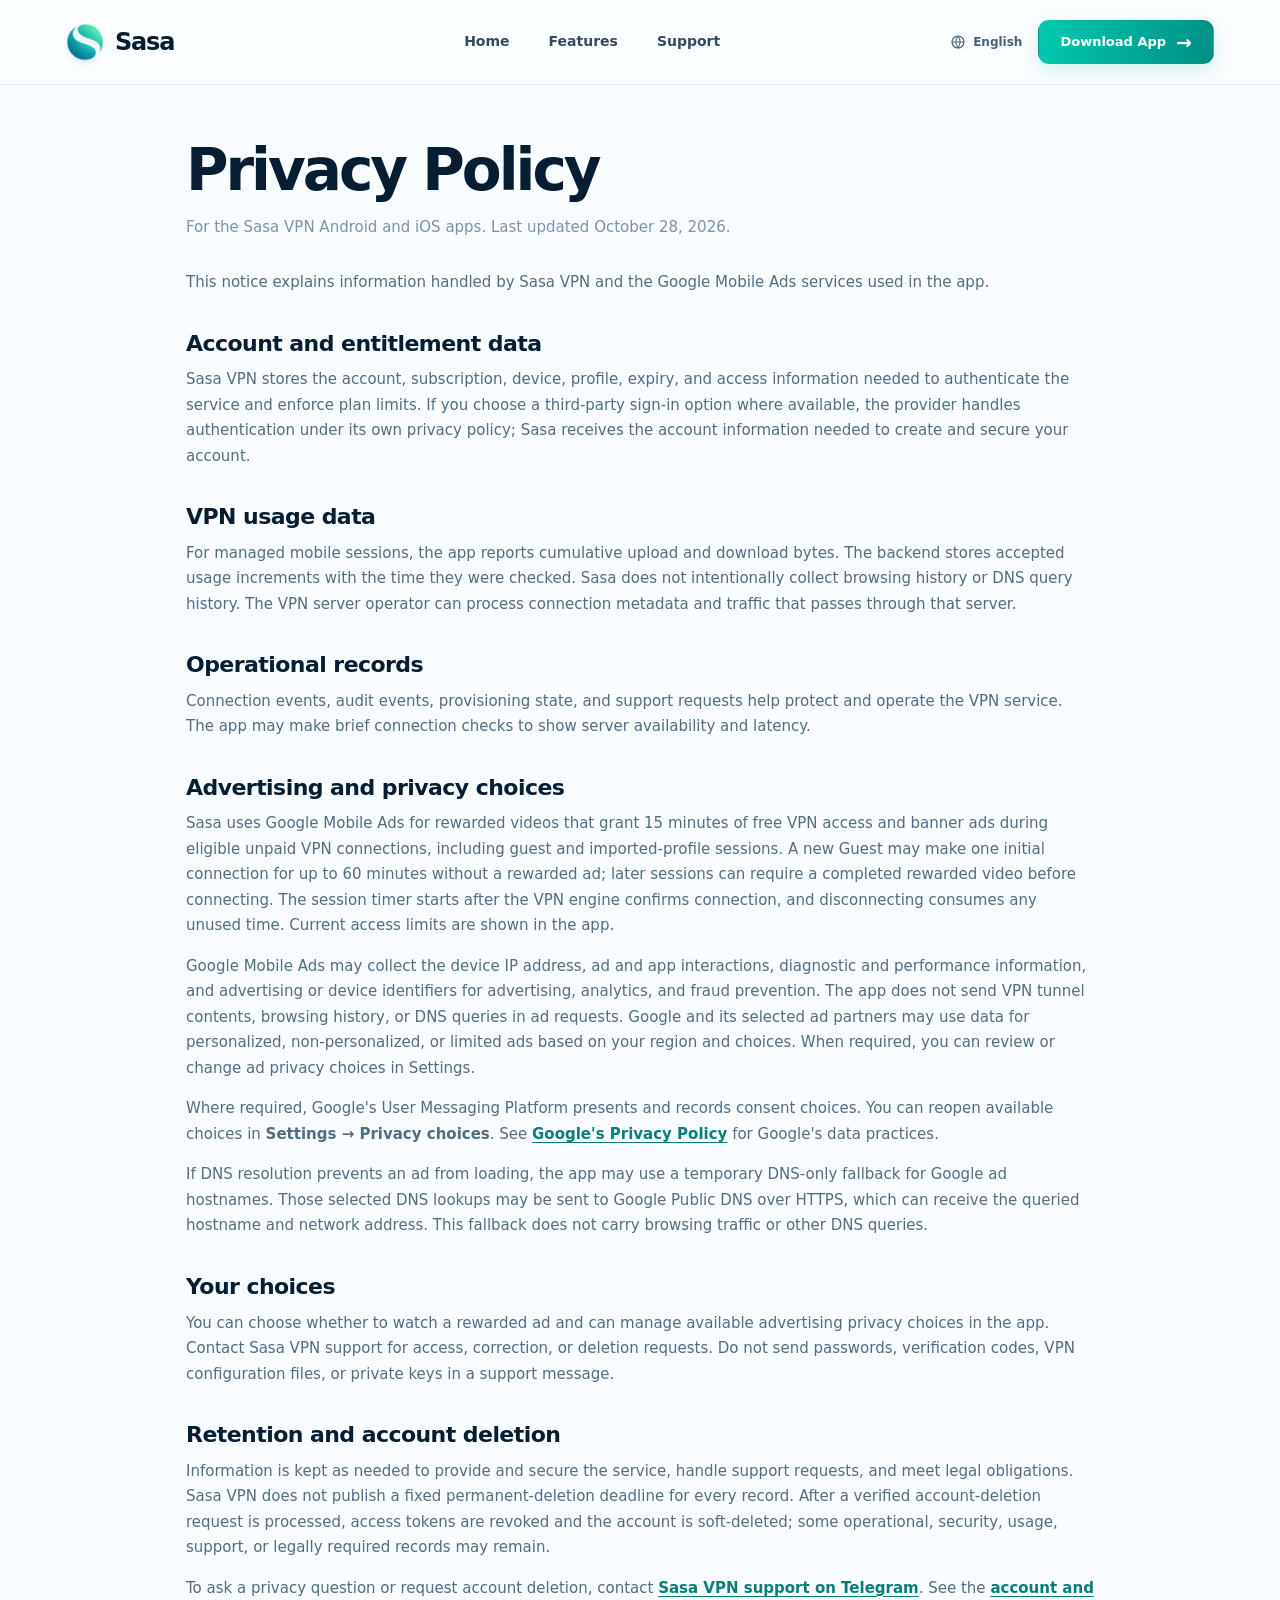
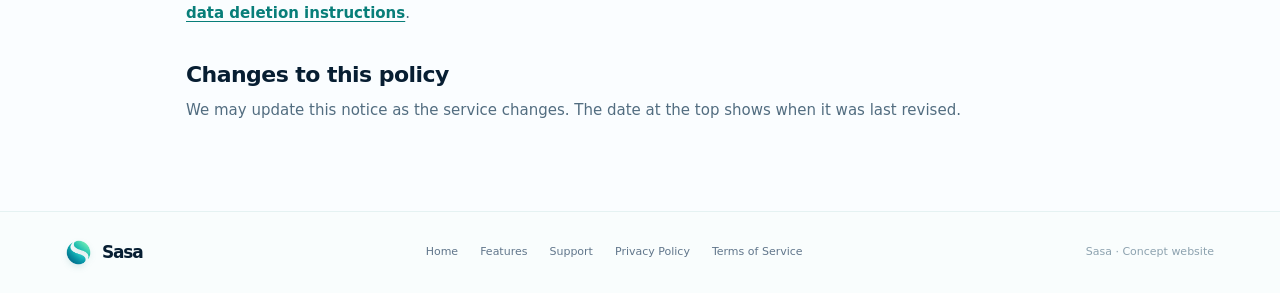
==== privacy-policy.html @ f9ae9227 "Align legal pages with site design" ====
<!doctype html>
<html lang="en">
<head>
  <meta charset="utf-8">
  <meta name="viewport" content="width=device-width, initial-scale=1">
  <meta name="description" content="How Sasa VPN handles account information, VPN usage data, advertising, privacy choices, and deletion requests.">
  <link rel="canonical" href="https://sasa-come.me/privacy-policy.html">
  <title>Privacy Policy — Sasa VPN</title>
  <link rel="stylesheet" href="/legal-pages.css">
</head>
<body>
  <header class="header"><div class="shell nav">
    <a href="/#home" class="brand" aria-label="Sasa home"><span class="logo" aria-hidden="true"></span><span>Sasa</span></a>
    <nav id="navigation" class="navlinks" aria-label="Main navigation"><a href="/#home" class="navlink">Home</a><a href="/#features" class="navlink">Features</a><a href="/#support" class="navlink">Support</a></nav>
    <div class="header-right"><div class="language"><svg width="16" height="16" viewBox="0 0 24 24" fill="none" stroke="currentColor" stroke-width="1.8" aria-hidden="true"><circle cx="12" cy="12" r="9"/><path d="M3 12h18M12 3a15 15 0 0 1 0 18M12 3a15 15 0 0 0 0 18"/></svg>English</div><a class="btn primary sm" href="/#downloads">Download App <span class="arr" aria-hidden="true">→</span></a><button class="menu-btn" id="menu-btn" aria-label="Toggle navigation" aria-controls="navigation" aria-expanded="false"><svg width="22" height="22" viewBox="0 0 24 24" fill="none" stroke="currentColor" stroke-width="2" aria-hidden="true"><path d="M3 6h18M3 12h18M3 18h18"/></svg></button></div>
  </div></header>
  <main class="legal-main">
    <h1>Privacy Policy</h1>
    <p class="meta">For the Sasa VPN Android and iOS apps. Last updated October 28, 2026.</p>
    <p>This notice explains information handled by Sasa VPN and the Google Mobile Ads services used in the app.</p>

    <h2>Account and entitlement data</h2>
    <p>Sasa VPN stores the account, subscription, device, profile, expiry, and access information needed to authenticate the service and enforce plan limits. If you choose a third-party sign-in option where available, the provider handles authentication under its own privacy policy; Sasa receives the account information needed to create and secure your account.</p>

    <h2>VPN usage data</h2>
    <p>For managed mobile sessions, the app reports cumulative upload and download bytes. The backend stores accepted usage increments with the time they were checked. Sasa does not intentionally collect browsing history or DNS query history. The VPN server operator can process connection metadata and traffic that passes through that server.</p>

    <h2>Operational records</h2>
    <p>Connection events, audit events, provisioning state, and support requests help protect and operate the VPN service. The app may make brief connection checks to show server availability and latency.</p>

    <h2>Advertising and privacy choices</h2>
    <p>Sasa uses Google Mobile Ads for rewarded videos that grant 15 minutes of free VPN access and banner ads during eligible unpaid VPN connections, including guest and imported-profile sessions. A new Guest may make one initial connection for up to 60 minutes without a rewarded ad; later sessions can require a completed rewarded video before connecting. The session timer starts after the VPN engine confirms connection, and disconnecting consumes any unused time. Current access limits are shown in the app.</p>
    <p>Google Mobile Ads may collect the device IP address, ad and app interactions, diagnostic and performance information, and advertising or device identifiers for advertising, analytics, and fraud prevention. The app does not send VPN tunnel contents, browsing history, or DNS queries in ad requests. Google and its selected ad partners may use data for personalized, non-personalized, or limited ads based on your region and choices. When required, you can review or change ad privacy choices in Settings.</p>
    <p>Where required, Google's User Messaging Platform presents and records consent choices. You can reopen available choices in <strong>Settings → Privacy choices</strong>. See <a href="https://policies.google.com/privacy" rel="noopener noreferrer">Google's Privacy Policy</a> for Google's data practices.</p>
    <p>If DNS resolution prevents an ad from loading, the app may use a temporary DNS-only fallback for Google ad hostnames. Those selected DNS lookups may be sent to Google Public DNS over HTTPS, which can receive the queried hostname and network address. This fallback does not carry browsing traffic or other DNS queries.</p>

    <h2>Your choices</h2>
    <p>You can choose whether to watch a rewarded ad and can manage available advertising privacy choices in the app. Contact Sasa VPN support for access, correction, or deletion requests. Do not send passwords, verification codes, VPN configuration files, or private keys in a support message.</p>

    <h2>Retention and account deletion</h2>
    <p>Information is kept as needed to provide and secure the service, handle support requests, and meet legal obligations. Sasa VPN does not publish a fixed permanent-deletion deadline for every record. After a verified account-deletion request is processed, access tokens are revoked and the account is soft-deleted; some operational, security, usage, support, or legally required records may remain.</p>
    <p>To ask a privacy question or request account deletion, contact <a href="https://t.me/sasa26bee" rel="noopener noreferrer">Sasa VPN support on Telegram</a>. See the <a href="https://api.sasa-come.me/api/vpn/account-deletion">account and data deletion instructions</a>.</p>

    <h2>Changes to this policy</h2>
    <p>We may update this notice as the service changes. The date at the top shows when it was last revised.</p>
  </main>
  <footer class="footer"><div class="shell footer-row"><a href="/#home" class="brand" aria-label="Sasa home"><span class="logo small" aria-hidden="true"></span>Sasa</a><div class="footer-links"><a href="/#home">Home</a><a href="/#features">Features</a><a href="/#support">Support</a><a href="/privacy-policy.html">Privacy Policy</a><a href="/terms-of-service.html">Terms of Service</a></div><span class="footer-end">Sasa · Concept website</span></div></footer>
  <script>(function(){const menu=document.getElementById('navigation');const button=document.getElementById('menu-btn');function closeMenu(){menu.classList.remove('open');button.setAttribute('aria-expanded','false')}button.addEventListener('click',function(){const open=menu.classList.toggle('open');button.setAttribute('aria-expanded',String(open))});menu.addEventListener('click',function(event){if(event.target.closest('a'))closeMenu()});document.addEventListener('click',function(event){if(!menu.contains(event.target)&&!button.contains(event.target))closeMenu()})})();</script>
</body>
</html>
---- legal-pages.css ----
:root{--ink:#071e32;--muted:#61758a;--teal:#009d98;--mint:#00c7ac;--deep:#087e79;--line:#dbeaed;--shadow:0 16px 48px rgba(20,79,94,.07);--page-width:1200px;color-scheme:light;font-family:Inter,ui-sans-serif,system-ui,-apple-system,BlinkMacSystemFont,"Segoe UI",sans-serif;color:var(--ink);background:#fafdff;font-synthesis:none;text-rendering:optimizeLegibility;-webkit-font-smoothing:antialiased}
*{box-sizing:border-box}
body{margin:0;background:#fafdff;line-height:1.7}
a{color:inherit;text-decoration:none}button{font:inherit;cursor:pointer}button:focus-visible,a:focus-visible{outline:3px solid #00a99e;outline-offset:4px}
.shell{max-width:var(--page-width);margin:auto;padding-left:26px;padding-right:26px}
.header{position:sticky;top:0;z-index:100;background:rgba(251,254,255,.93);backdrop-filter:blur(18px);border-bottom:1px solid rgba(207,235,236,.7)}
.nav{min-height:83px;display:flex;align-items:center;justify-content:space-between;gap:22px}
.brand{display:flex;align-items:center;gap:11px;font-weight:850;font-size:24px;letter-spacing:-1.2px;white-space:nowrap}
.logo{width:38px;height:38px;display:inline-block;flex:none;background:url("/assets/sasa-logo.png") center/contain no-repeat;filter:drop-shadow(0 3px 3px rgba(0,103,111,.12))}.logo.small{width:25px;height:25px}
.navlinks{display:flex;align-items:center;gap:39px;margin-left:60px}
.navlink{color:#354a61;font-size:14px;font-weight:600;position:relative;padding:30px 0}
.navlink:hover{color:var(--deep)}
.header-right{display:flex;align-items:center;gap:16px}.language{display:flex;align-items:center;gap:7px;font-size:12px;font-weight:650;color:#496377}
.menu-btn{display:none;background:#e6f7f7;border:0;border-radius:12px;padding:10px;color:var(--ink)}
.btn{border:1px solid transparent;display:inline-flex;align-items:center;justify-content:center;gap:10px;min-height:44px;padding:12px 22px;border-radius:11px;font-size:13px;font-weight:800;transition:transform .15s,box-shadow .15s,background .15s;white-space:nowrap}
.btn:hover{transform:translateY(-2px)}.btn.primary{color:white;background:linear-gradient(110deg,#00cbb0 0%,#008e84 100%);box-shadow:0 7px 20px rgba(0,155,145,.16)}.btn.primary:hover{box-shadow:0 10px 26px rgba(0,155,145,.24)}.btn.sm{min-height:42px;padding:10px 21px}.arr{font-size:19px;line-height:0}
.legal-main{max-width:960px;margin:0 auto;padding:54px 26px 72px}
.legal-main h1,.legal-main h2,.legal-main p{margin-top:0}
.legal-main h1{font-size:clamp(38px,5.2vw,58px);letter-spacing:-3px;line-height:1.1;margin-bottom:12px;font-weight:850}
.legal-main h2{font-size:22px;letter-spacing:-.55px;line-height:1.3;margin:34px 0 9px;font-weight:780}
.legal-main p,.legal-main li{color:#526d80;line-height:1.7;font-size:15px}
.legal-main a:not(.btn){color:var(--deep);font-weight:650;text-decoration:underline;text-underline-offset:3px}
.meta{font-size:15px!important;color:#7c93a8!important;margin-bottom:30px!important}
.links{display:flex;gap:22px;flex-wrap:wrap;margin-top:34px;padding-top:22px;border-top:1px solid #e5f2f2}
.footer{border-top:1px solid #e5f2f2;background:#f9fdfd;padding:26px 0}.footer-row{display:flex;align-items:center;justify-content:space-between;gap:20px}.footer .brand{font-size:17px}.footer-links{display:flex;gap:22px;align-items:center}.footer-links a{font-size:11px;color:#61768b}.footer-links a:hover{text-decoration:underline}.footer-end{font-size:11px;color:#8da2af}
@media(max-width:1000px){.navlinks{margin-left:10px;gap:24px}.header-right{gap:7px}}
@media(max-width:760px){.shell{padding:0 18px}.nav{min-height:70px}.brand{font-size:21px}.navlinks{display:none;position:absolute;left:12px;right:12px;top:66px;padding:8px 16px;flex-direction:column;align-items:stretch;gap:0;margin:0;background:white;border:1px solid #e2efef;border-radius:13px;box-shadow:var(--shadow)}.navlinks.open{display:flex}.navlink{padding:14px 8px}.menu-btn{display:grid;place-items:center}.language{display:none}.header-right .btn{padding:10px 12px;font-size:11px;min-height:37px}.legal-main{padding:38px 22px 56px}.legal-main h1{letter-spacing:-2.2px}.legal-main h2{margin-top:28px}.footer-row{align-items:flex-start;flex-wrap:wrap}.footer-links{gap:14px;flex-wrap:wrap}.footer-end{width:100%}}
@media(prefers-reduced-motion:reduce){*{transition:none!important}}
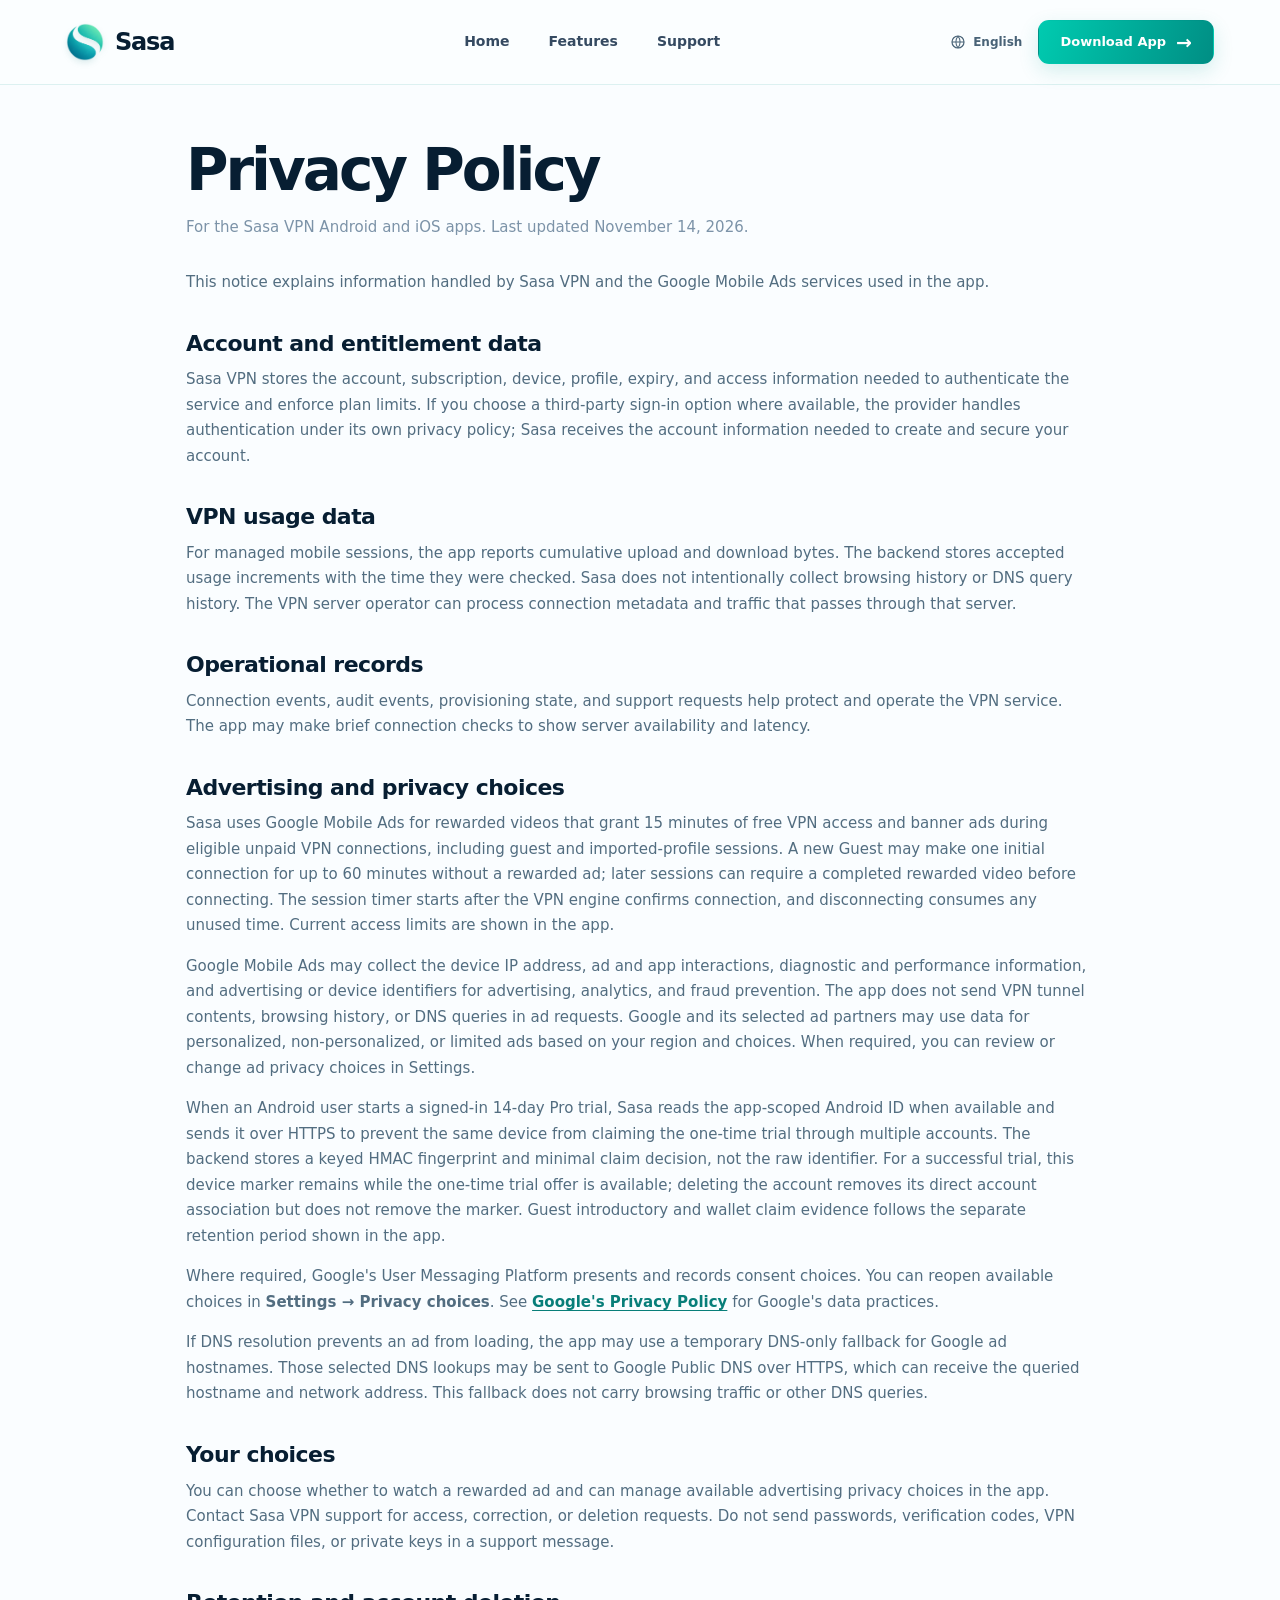
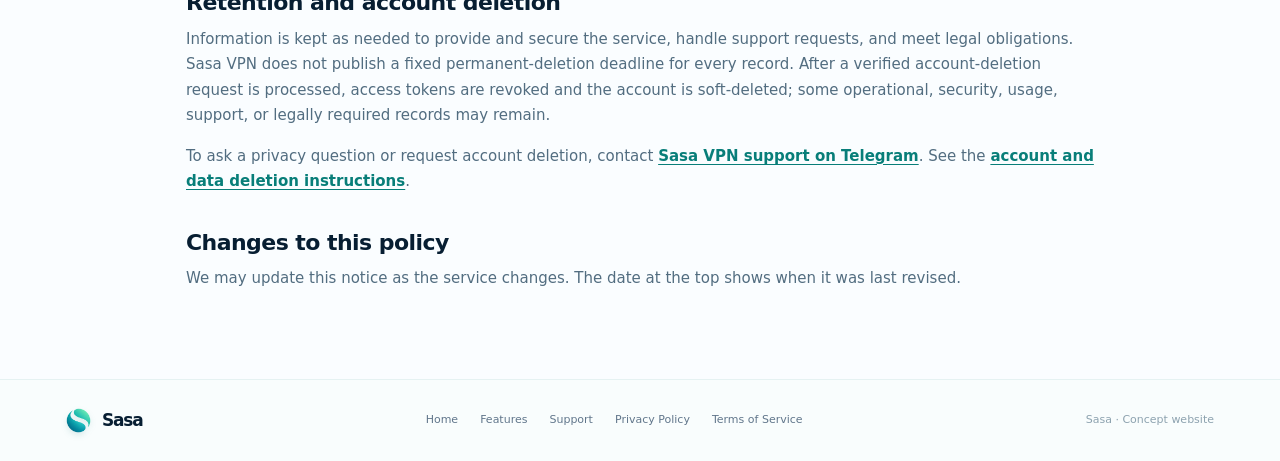
==== commit 4a3f93cd: "Disclose one-time Pro trial device marker" ====
--- a/privacy-policy.html
+++ b/privacy-policy.html
@@ -16,7 +16,7 @@
   </div></header>
   <main class="legal-main">
     <h1>Privacy Policy</h1>
-    <p class="meta">For the Sasa VPN Android and iOS apps. Last updated October 28, 2026.</p>
+    <p class="meta">For the Sasa VPN Android and iOS apps. Last updated November 14, 2026.</p>
     <p>This notice explains information handled by Sasa VPN and the Google Mobile Ads services used in the app.</p>
 
     <h2>Account and entitlement data</h2>
@@ -31,6 +31,7 @@
     <h2>Advertising and privacy choices</h2>
     <p>Sasa uses Google Mobile Ads for rewarded videos that grant 15 minutes of free VPN access and banner ads during eligible unpaid VPN connections, including guest and imported-profile sessions. A new Guest may make one initial connection for up to 60 minutes without a rewarded ad; later sessions can require a completed rewarded video before connecting. The session timer starts after the VPN engine confirms connection, and disconnecting consumes any unused time. Current access limits are shown in the app.</p>
     <p>Google Mobile Ads may collect the device IP address, ad and app interactions, diagnostic and performance information, and advertising or device identifiers for advertising, analytics, and fraud prevention. The app does not send VPN tunnel contents, browsing history, or DNS queries in ad requests. Google and its selected ad partners may use data for personalized, non-personalized, or limited ads based on your region and choices. When required, you can review or change ad privacy choices in Settings.</p>
+    <p>When an Android user starts a signed-in 14-day Pro trial, Sasa reads the app-scoped Android ID when available and sends it over HTTPS to prevent the same device from claiming the one-time trial through multiple accounts. The backend stores a keyed HMAC fingerprint and minimal claim decision, not the raw identifier. For a successful trial, this device marker remains while the one-time trial offer is available; deleting the account removes its direct account association but does not remove the marker. Guest introductory and wallet claim evidence follows the separate retention period shown in the app.</p>
     <p>Where required, Google's User Messaging Platform presents and records consent choices. You can reopen available choices in <strong>Settings → Privacy choices</strong>. See <a href="https://policies.google.com/privacy" rel="noopener noreferrer">Google's Privacy Policy</a> for Google's data practices.</p>
     <p>If DNS resolution prevents an ad from loading, the app may use a temporary DNS-only fallback for Google ad hostnames. Those selected DNS lookups may be sent to Google Public DNS over HTTPS, which can receive the queried hostname and network address. This fallback does not carry browsing traffic or other DNS queries.</p>
 
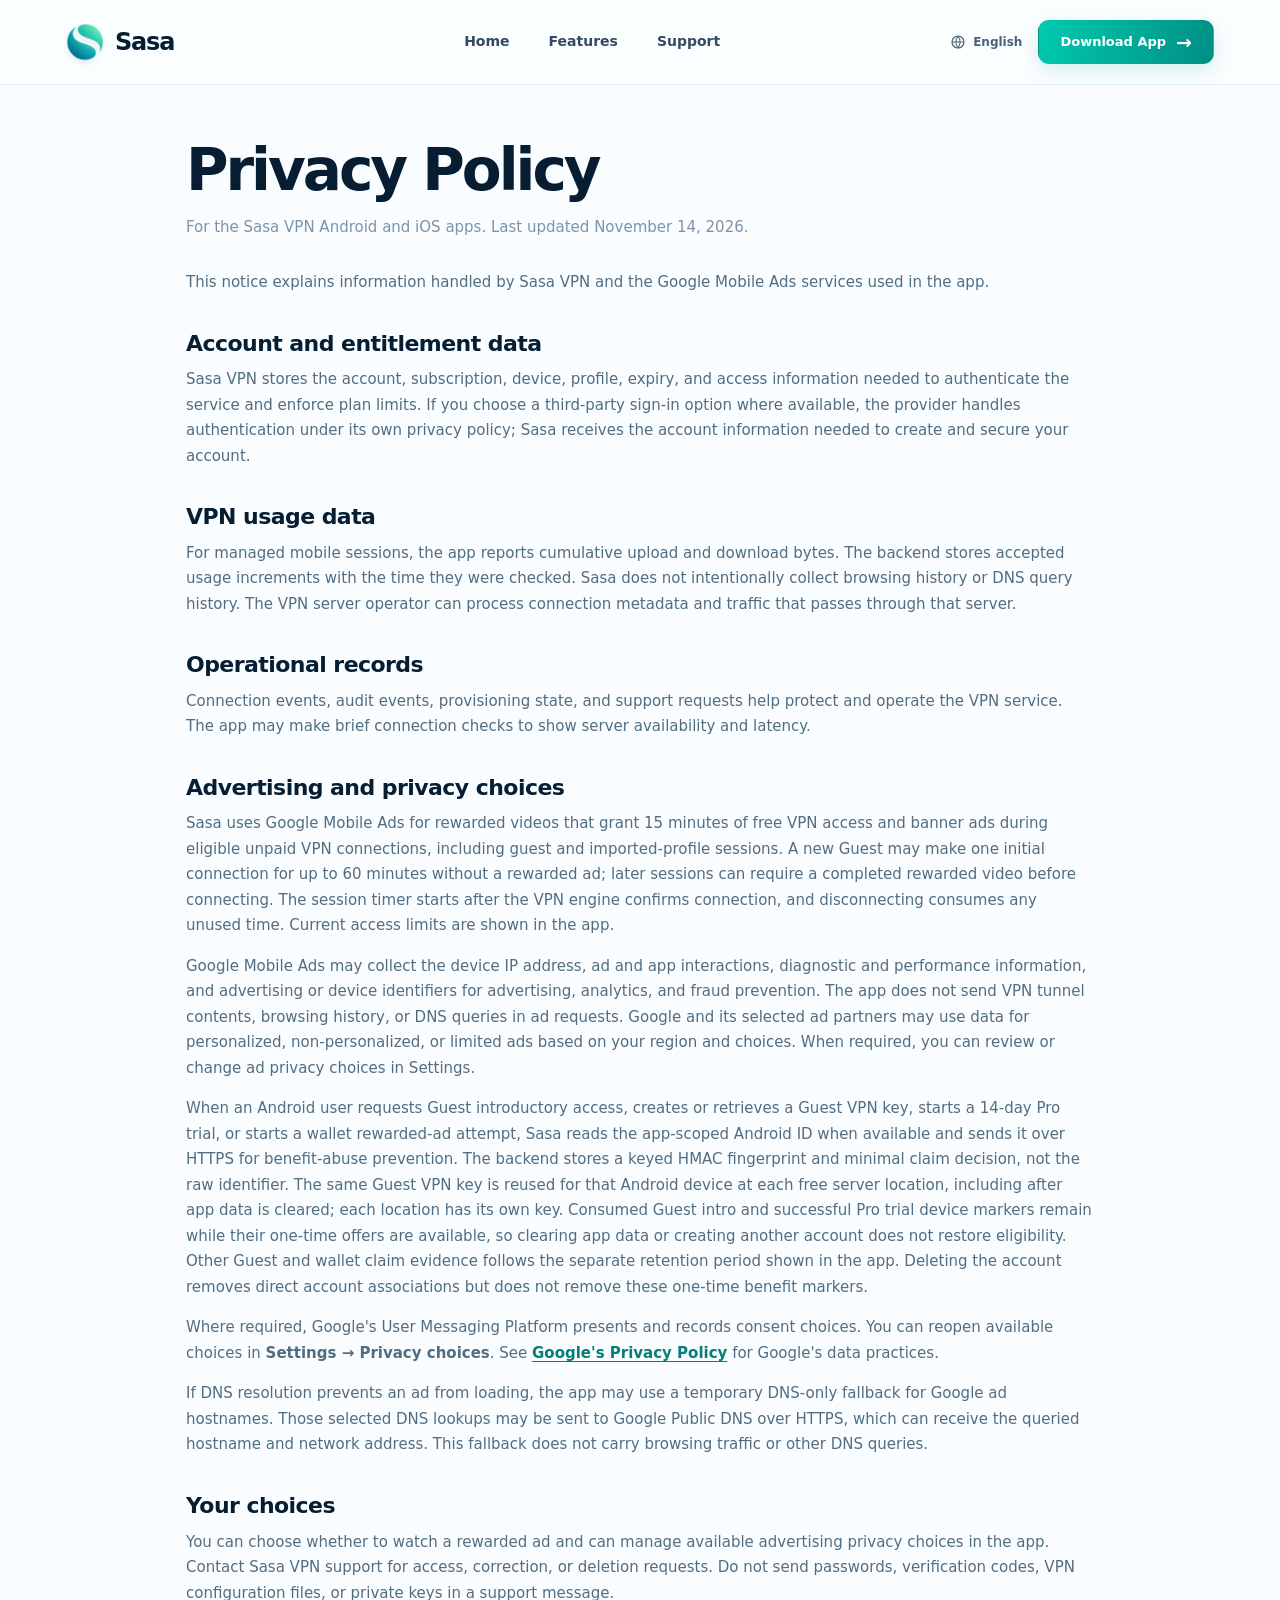
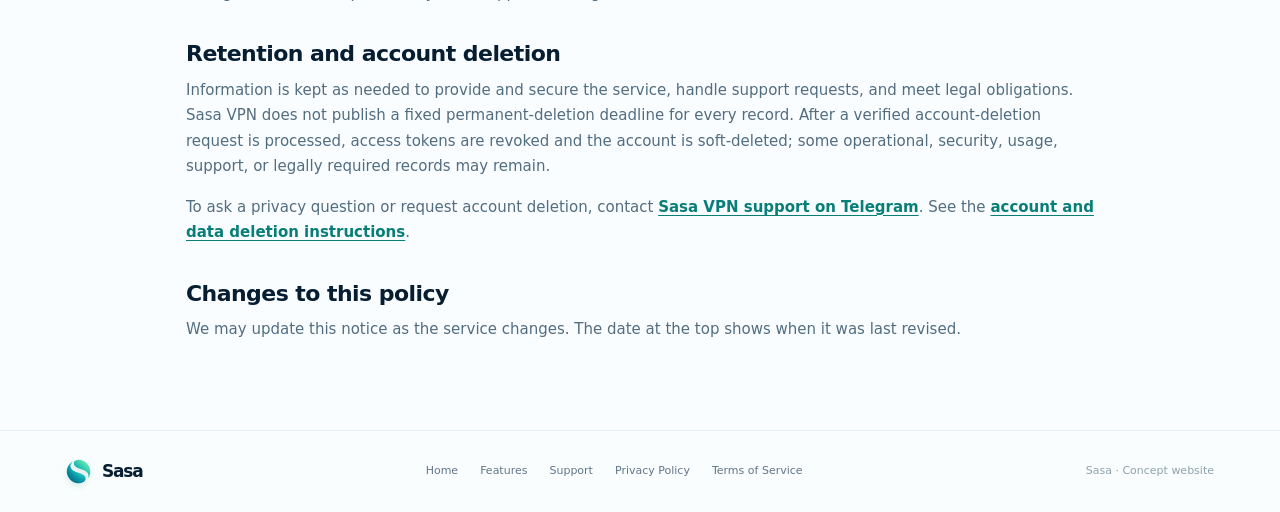
==== commit 99400cd4: "Disclose Android guest key reuse policy" ====
--- a/privacy-policy.html
+++ b/privacy-policy.html
@@ -31,7 +31,7 @@
     <h2>Advertising and privacy choices</h2>
     <p>Sasa uses Google Mobile Ads for rewarded videos that grant 15 minutes of free VPN access and banner ads during eligible unpaid VPN connections, including guest and imported-profile sessions. A new Guest may make one initial connection for up to 60 minutes without a rewarded ad; later sessions can require a completed rewarded video before connecting. The session timer starts after the VPN engine confirms connection, and disconnecting consumes any unused time. Current access limits are shown in the app.</p>
     <p>Google Mobile Ads may collect the device IP address, ad and app interactions, diagnostic and performance information, and advertising or device identifiers for advertising, analytics, and fraud prevention. The app does not send VPN tunnel contents, browsing history, or DNS queries in ad requests. Google and its selected ad partners may use data for personalized, non-personalized, or limited ads based on your region and choices. When required, you can review or change ad privacy choices in Settings.</p>
-    <p>When an Android user starts a signed-in 14-day Pro trial, Sasa reads the app-scoped Android ID when available and sends it over HTTPS to prevent the same device from claiming the one-time trial through multiple accounts. The backend stores a keyed HMAC fingerprint and minimal claim decision, not the raw identifier. For a successful trial, this device marker remains while the one-time trial offer is available; deleting the account removes its direct account association but does not remove the marker. Guest introductory and wallet claim evidence follows the separate retention period shown in the app.</p>
+    <p>When an Android user requests Guest introductory access, creates or retrieves a Guest VPN key, starts a 14-day Pro trial, or starts a wallet rewarded-ad attempt, Sasa reads the app-scoped Android ID when available and sends it over HTTPS for benefit-abuse prevention. The backend stores a keyed HMAC fingerprint and minimal claim decision, not the raw identifier. The same Guest VPN key is reused for that Android device at each free server location, including after app data is cleared; each location has its own key. Consumed Guest intro and successful Pro trial device markers remain while their one-time offers are available, so clearing app data or creating another account does not restore eligibility. Other Guest and wallet claim evidence follows the separate retention period shown in the app. Deleting the account removes direct account associations but does not remove these one-time benefit markers.</p>
     <p>Where required, Google's User Messaging Platform presents and records consent choices. You can reopen available choices in <strong>Settings → Privacy choices</strong>. See <a href="https://policies.google.com/privacy" rel="noopener noreferrer">Google's Privacy Policy</a> for Google's data practices.</p>
     <p>If DNS resolution prevents an ad from loading, the app may use a temporary DNS-only fallback for Google ad hostnames. Those selected DNS lookups may be sent to Google Public DNS over HTTPS, which can receive the queried hostname and network address. This fallback does not carry browsing traffic or other DNS queries.</p>
 
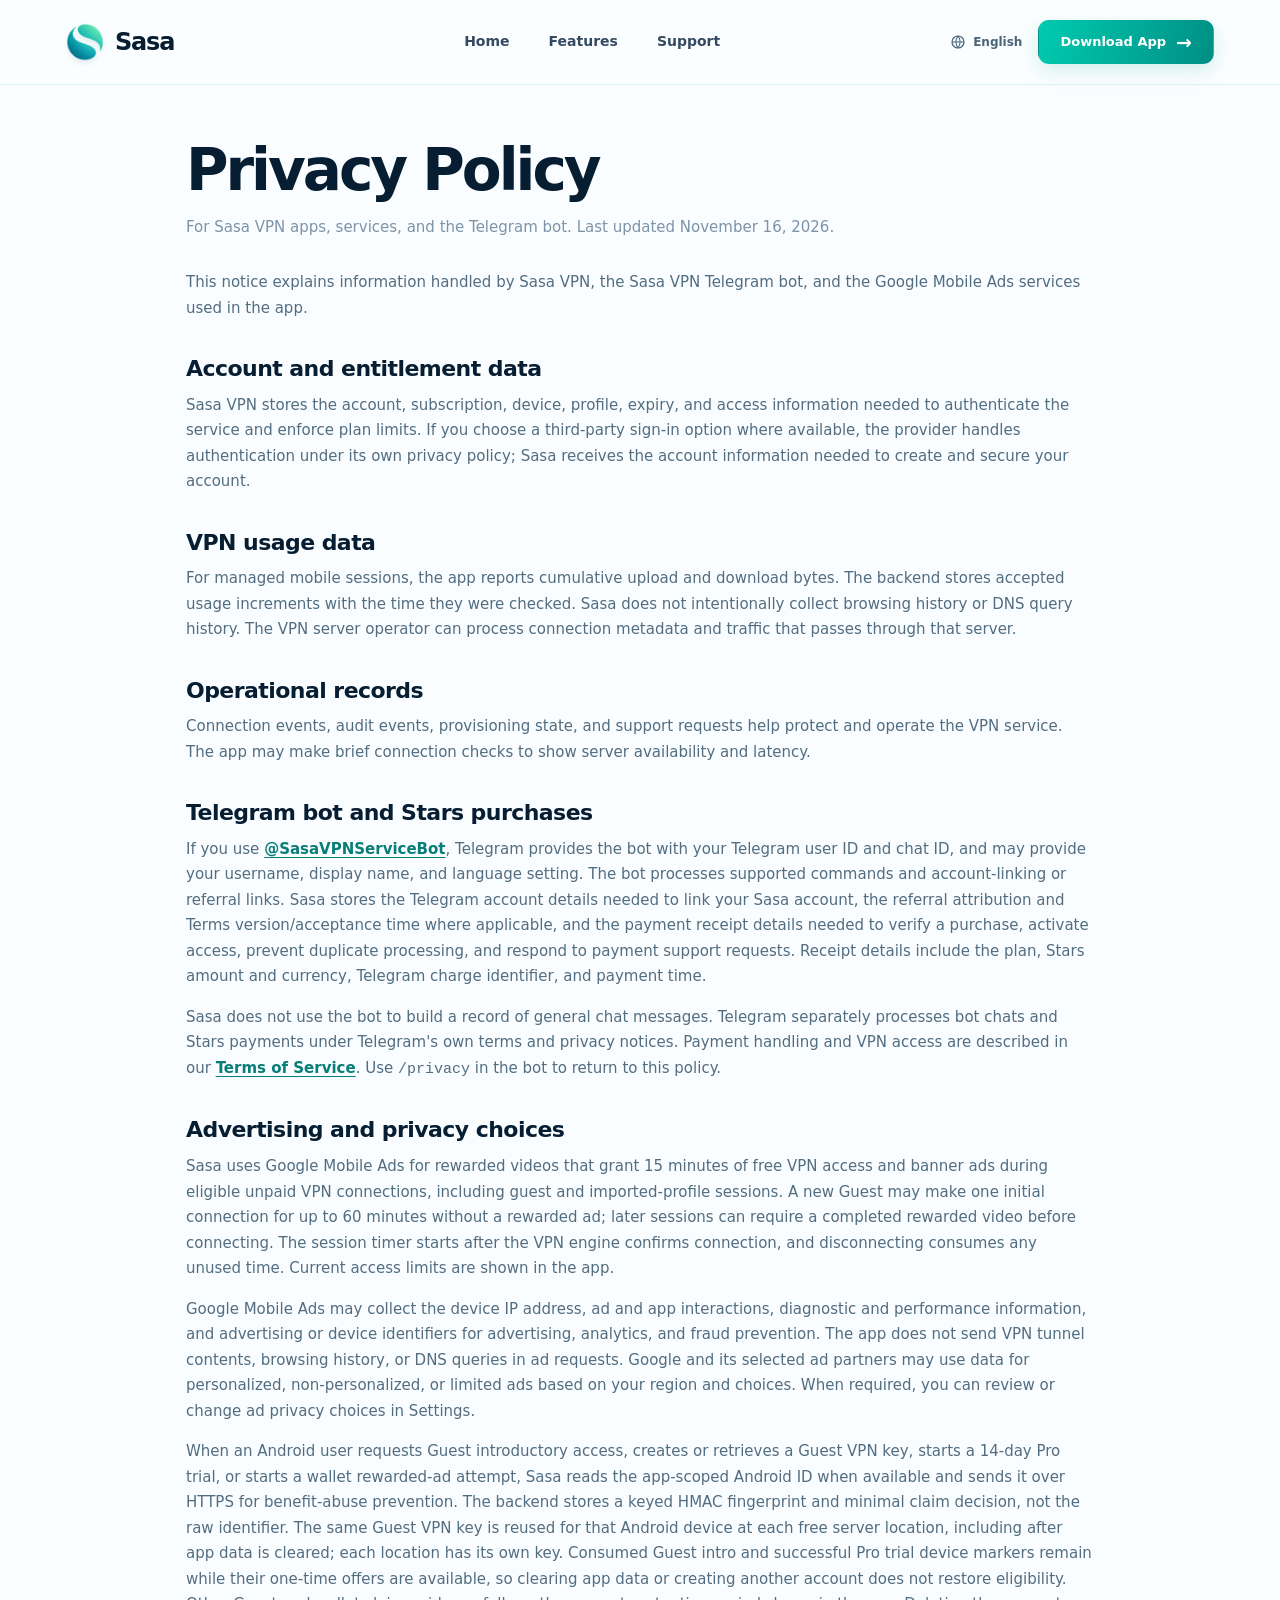
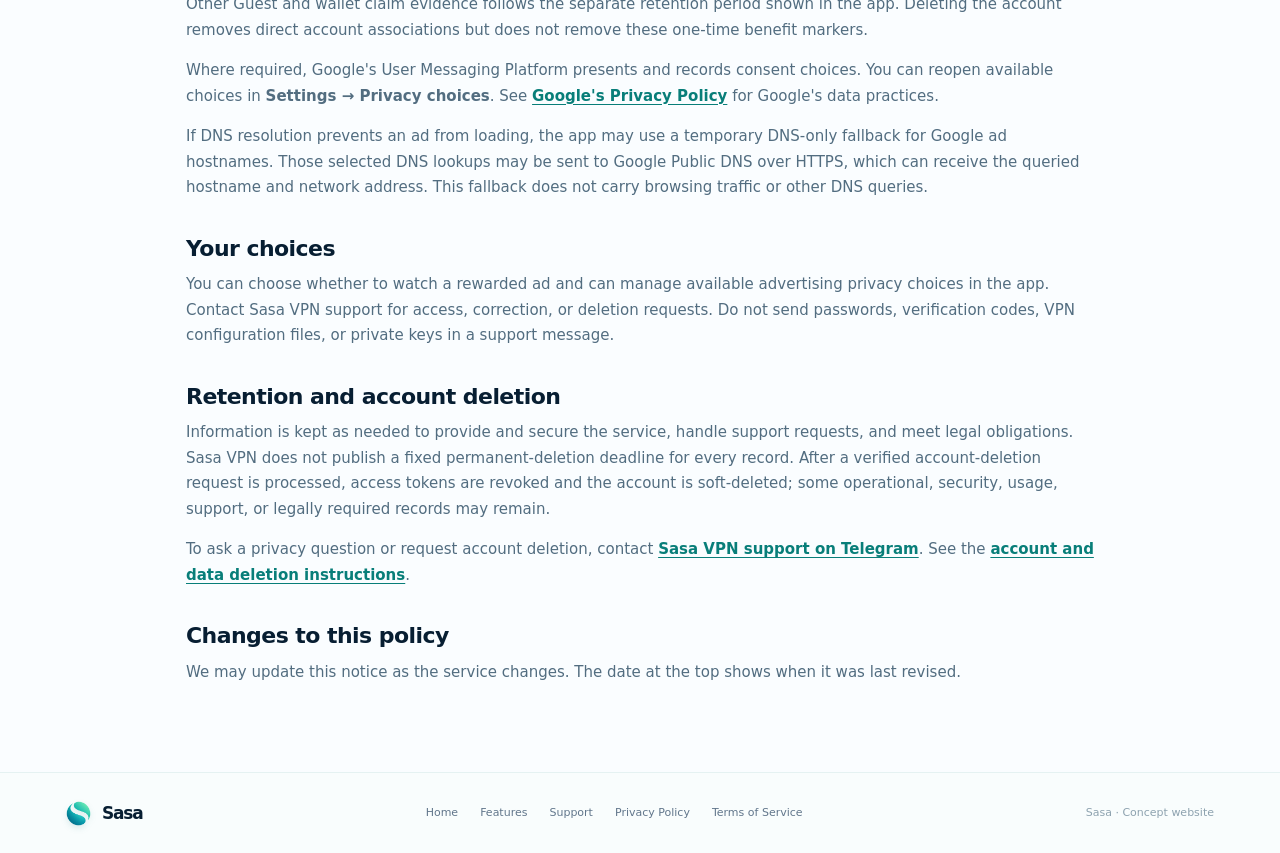
==== commit 2a8bbdc7: "Prepare Sasa Telegram storefront launch" ====
--- a/privacy-policy.html
+++ b/privacy-policy.html
@@ -3,7 +3,7 @@
 <head>
   <meta charset="utf-8">
   <meta name="viewport" content="width=device-width, initial-scale=1">
-  <meta name="description" content="How Sasa VPN handles account information, VPN usage data, advertising, privacy choices, and deletion requests.">
+  <meta name="description" content="How Sasa VPN handles account information, VPN usage data, Telegram bot purchases, advertising, privacy choices, and deletion requests.">
   <link rel="canonical" href="https://sasa-come.me/privacy-policy.html">
   <title>Privacy Policy — Sasa VPN</title>
   <link rel="stylesheet" href="/legal-pages.css">
@@ -16,8 +16,8 @@
   </div></header>
   <main class="legal-main">
     <h1>Privacy Policy</h1>
-    <p class="meta">For the Sasa VPN Android and iOS apps. Last updated November 14, 2026.</p>
-    <p>This notice explains information handled by Sasa VPN and the Google Mobile Ads services used in the app.</p>
+    <p class="meta">For Sasa VPN apps, services, and the Telegram bot. Last updated November 16, 2026.</p>
+    <p>This notice explains information handled by Sasa VPN, the Sasa VPN Telegram bot, and the Google Mobile Ads services used in the app.</p>
 
     <h2>Account and entitlement data</h2>
     <p>Sasa VPN stores the account, subscription, device, profile, expiry, and access information needed to authenticate the service and enforce plan limits. If you choose a third-party sign-in option where available, the provider handles authentication under its own privacy policy; Sasa receives the account information needed to create and secure your account.</p>
@@ -27,6 +27,10 @@
 
     <h2>Operational records</h2>
     <p>Connection events, audit events, provisioning state, and support requests help protect and operate the VPN service. The app may make brief connection checks to show server availability and latency.</p>
+
+    <h2>Telegram bot and Stars purchases</h2>
+    <p>If you use <a href="https://t.me/SasaVPNServiceBot" rel="noopener noreferrer">@SasaVPNServiceBot</a>, Telegram provides the bot with your Telegram user ID and chat ID, and may provide your username, display name, and language setting. The bot processes supported commands and account-linking or referral links. Sasa stores the Telegram account details needed to link your Sasa account, the referral attribution and Terms version/acceptance time where applicable, and the payment receipt details needed to verify a purchase, activate access, prevent duplicate processing, and respond to payment support requests. Receipt details include the plan, Stars amount and currency, Telegram charge identifier, and payment time.</p>
+    <p>Sasa does not use the bot to build a record of general chat messages. Telegram separately processes bot chats and Stars payments under Telegram's own terms and privacy notices. Payment handling and VPN access are described in our <a href="/terms-of-service.html">Terms of Service</a>. Use <code>/privacy</code> in the bot to return to this policy.</p>
 
     <h2>Advertising and privacy choices</h2>
     <p>Sasa uses Google Mobile Ads for rewarded videos that grant 15 minutes of free VPN access and banner ads during eligible unpaid VPN connections, including guest and imported-profile sessions. A new Guest may make one initial connection for up to 60 minutes without a rewarded ad; later sessions can require a completed rewarded video before connecting. The session timer starts after the VPN engine confirms connection, and disconnecting consumes any unused time. Current access limits are shown in the app.</p>
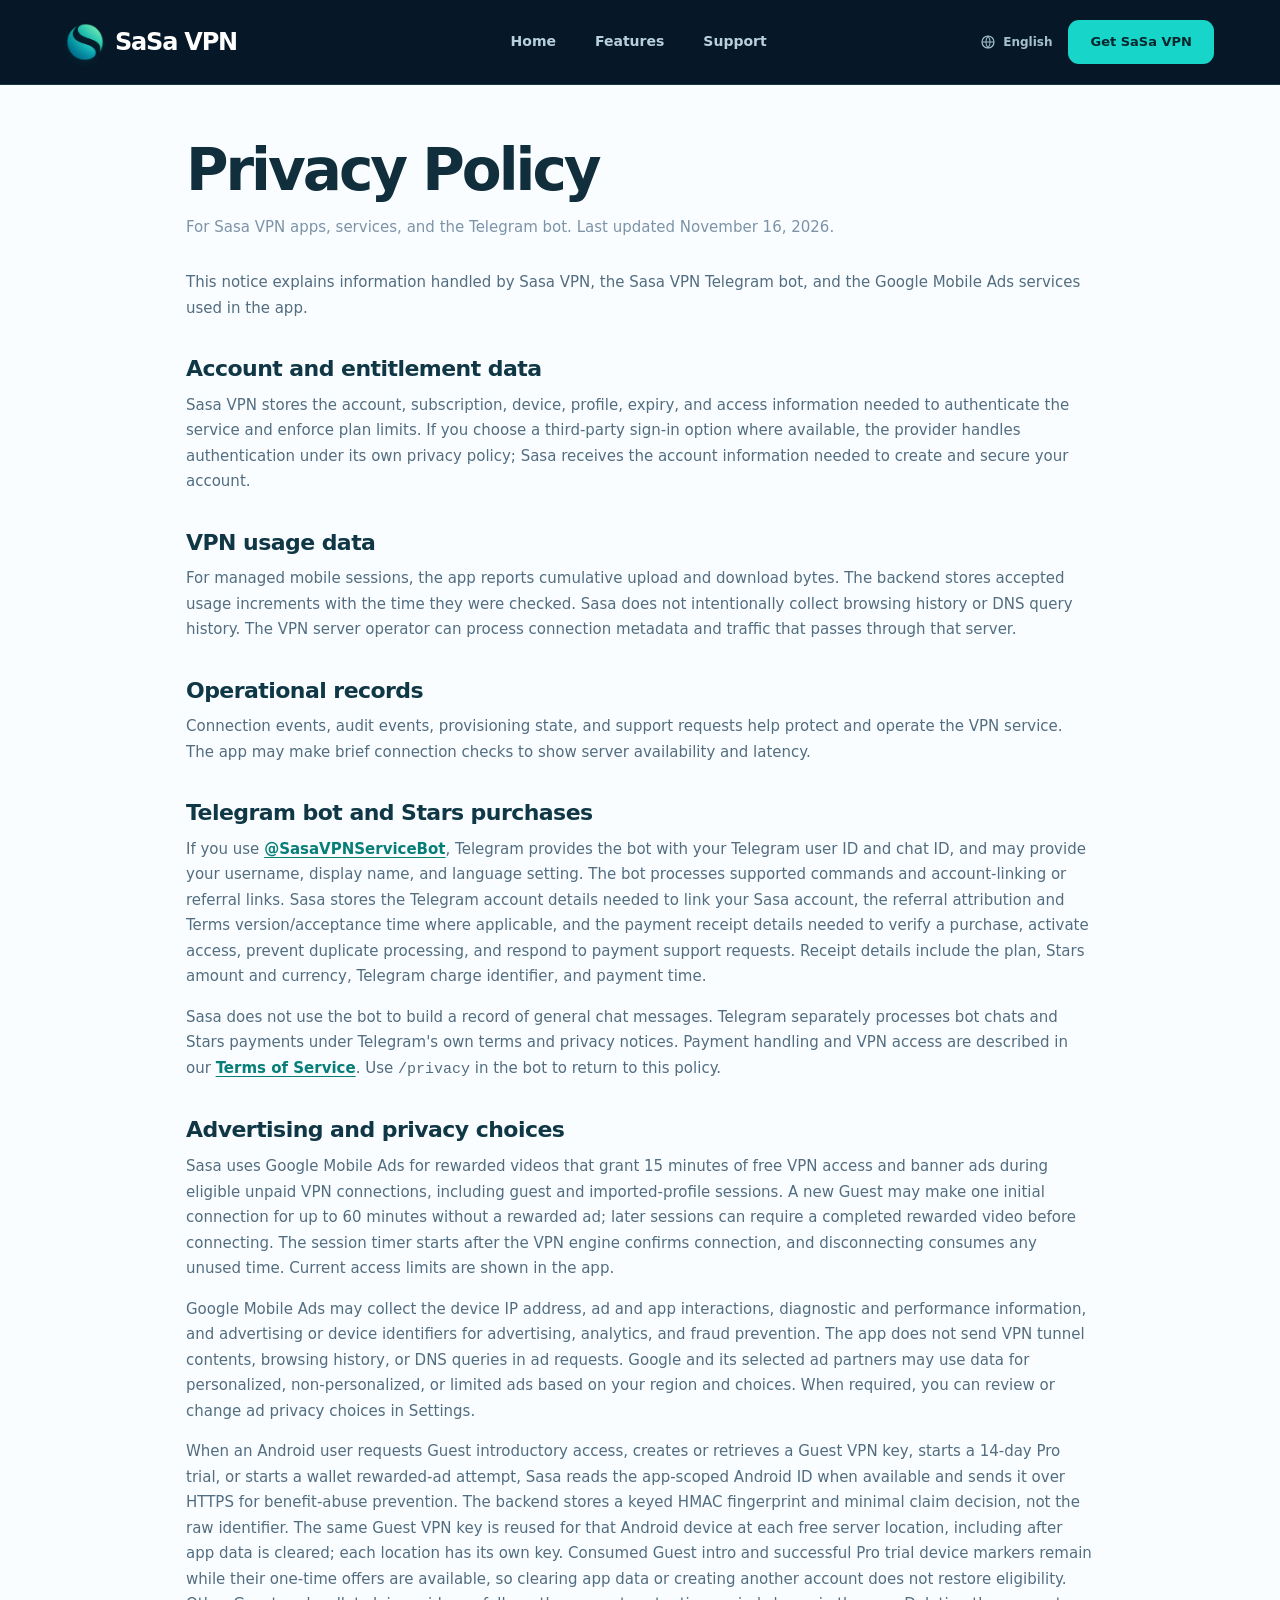
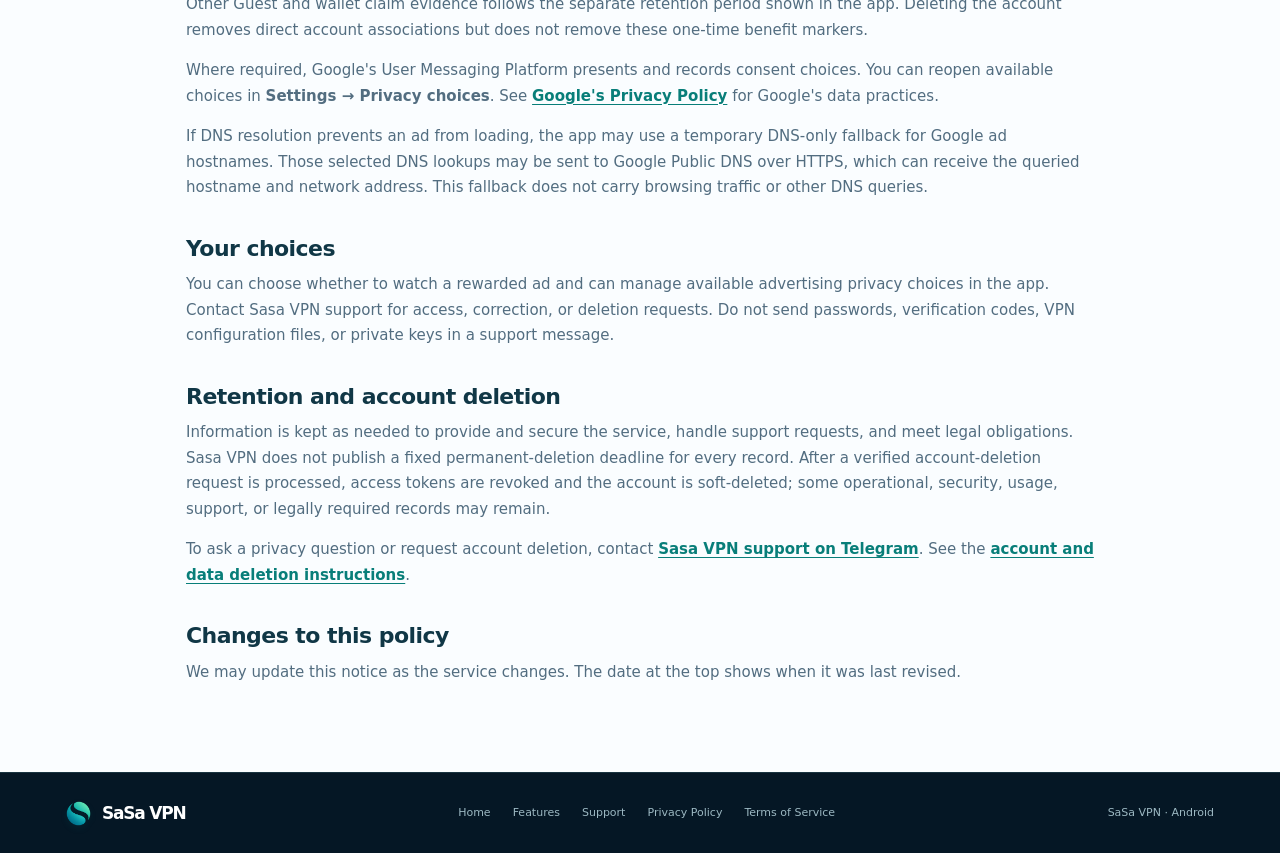
==== commit db54bb89: "Refresh SaSa VPN site design" ====
--- a/privacy-policy.html
+++ b/privacy-policy.html
@@ -3,16 +3,27 @@
 <head>
   <meta charset="utf-8">
   <meta name="viewport" content="width=device-width, initial-scale=1">
+  <link rel="icon" type="image/png" href="/assets/sasa-logo.png">
   <meta name="description" content="How Sasa VPN handles account information, VPN usage data, Telegram bot purchases, advertising, privacy choices, and deletion requests.">
   <link rel="canonical" href="https://sasa-come.me/privacy-policy.html">
   <title>Privacy Policy — Sasa VPN</title>
+  <meta property="og:type" content="website">
+  <meta property="og:site_name" content="Sasa">
+  <meta property="og:title" content="Privacy Policy — Sasa VPN">
+  <meta property="og:description" content="How Sasa VPN handles account information, VPN usage data, Telegram bot purchases, advertising, privacy choices, and deletion requests.">
+  <meta property="og:url" content="https://sasa-come.me/privacy-policy.html">
+  <meta property="og:image" content="https://sasa-come.me/assets/sasa-logo.png">
+  <meta property="og:image:alt" content="Sasa VPN logo">
+  <meta name="twitter:card" content="summary">
+  <meta name="twitter:title" content="Privacy Policy — Sasa VPN">
+  <meta name="twitter:description" content="How Sasa VPN handles account information, VPN usage data, Telegram bot purchases, advertising, privacy choices, and deletion requests.">
   <link rel="stylesheet" href="/legal-pages.css">
 </head>
 <body>
   <header class="header"><div class="shell nav">
-    <a href="/#home" class="brand" aria-label="Sasa home"><span class="logo" aria-hidden="true"></span><span>Sasa</span></a>
+    <a href="/#home" class="brand" aria-label="SaSa VPN home"><span class="logo" aria-hidden="true"></span><span>SaSa VPN</span></a>
     <nav id="navigation" class="navlinks" aria-label="Main navigation"><a href="/#home" class="navlink">Home</a><a href="/#features" class="navlink">Features</a><a href="/#support" class="navlink">Support</a></nav>
-    <div class="header-right"><div class="language"><svg width="16" height="16" viewBox="0 0 24 24" fill="none" stroke="currentColor" stroke-width="1.8" aria-hidden="true"><circle cx="12" cy="12" r="9"/><path d="M3 12h18M12 3a15 15 0 0 1 0 18M12 3a15 15 0 0 0 0 18"/></svg>English</div><a class="btn primary sm" href="/#downloads">Download App <span class="arr" aria-hidden="true">→</span></a><button class="menu-btn" id="menu-btn" aria-label="Toggle navigation" aria-controls="navigation" aria-expanded="false"><svg width="22" height="22" viewBox="0 0 24 24" fill="none" stroke="currentColor" stroke-width="2" aria-hidden="true"><path d="M3 6h18M3 12h18M3 18h18"/></svg></button></div>
+    <div class="header-right"><div class="language"><svg width="16" height="16" viewBox="0 0 24 24" fill="none" stroke="currentColor" stroke-width="1.8" aria-hidden="true"><circle cx="12" cy="12" r="9"/><path d="M3 12h18M12 3a15 15 0 0 1 0 18M12 3a15 15 0 0 0 0 18"/></svg>English</div><a class="btn primary sm" href="/#downloads">Get SaSa VPN</a><button class="menu-btn" id="menu-btn" aria-label="Toggle navigation" aria-controls="navigation" aria-expanded="false"><svg width="22" height="22" viewBox="0 0 24 24" fill="none" stroke="currentColor" stroke-width="2" aria-hidden="true"><path d="M3 6h18M3 12h18M3 18h18"/></svg></button></div>
   </div></header>
   <main class="legal-main">
     <h1>Privacy Policy</h1>
@@ -49,7 +60,7 @@
     <h2>Changes to this policy</h2>
     <p>We may update this notice as the service changes. The date at the top shows when it was last revised.</p>
   </main>
-  <footer class="footer"><div class="shell footer-row"><a href="/#home" class="brand" aria-label="Sasa home"><span class="logo small" aria-hidden="true"></span>Sasa</a><div class="footer-links"><a href="/#home">Home</a><a href="/#features">Features</a><a href="/#support">Support</a><a href="/privacy-policy.html">Privacy Policy</a><a href="/terms-of-service.html">Terms of Service</a></div><span class="footer-end">Sasa · Concept website</span></div></footer>
+  <footer class="footer"><div class="shell footer-row"><a href="/#home" class="brand" aria-label="SaSa VPN home"><span class="logo small" aria-hidden="true"></span>SaSa VPN</a><div class="footer-links"><a href="/#home">Home</a><a href="/#features">Features</a><a href="/#support">Support</a><a href="/privacy-policy.html">Privacy Policy</a><a href="/terms-of-service.html">Terms of Service</a></div><span class="footer-end">SaSa VPN · Android</span></div></footer>
   <script>(function(){const menu=document.getElementById('navigation');const button=document.getElementById('menu-btn');function closeMenu(){menu.classList.remove('open');button.setAttribute('aria-expanded','false')}button.addEventListener('click',function(){const open=menu.classList.toggle('open');button.setAttribute('aria-expanded',String(open))});menu.addEventListener('click',function(event){if(event.target.closest('a'))closeMenu()});document.addEventListener('click',function(event){if(!menu.contains(event.target)&&!button.contains(event.target))closeMenu()})})();</script>
 </body>
 </html>
--- a/legal-pages.css
+++ b/legal-pages.css
@@ -26,3 +26,10 @@
 @media(max-width:1000px){.navlinks{margin-left:10px;gap:24px}.header-right{gap:7px}}
 @media(max-width:760px){.shell{padding:0 18px}.nav{min-height:70px}.brand{font-size:21px}.navlinks{display:none;position:absolute;left:12px;right:12px;top:66px;padding:8px 16px;flex-direction:column;align-items:stretch;gap:0;margin:0;background:white;border:1px solid #e2efef;border-radius:13px;box-shadow:var(--shadow)}.navlinks.open{display:flex}.navlink{padding:14px 8px}.menu-btn{display:grid;place-items:center}.language{display:none}.header-right .btn{padding:10px 12px;font-size:11px;min-height:37px}.legal-main{padding:38px 22px 56px}.legal-main h1{letter-spacing:-2.2px}.legal-main h2{margin-top:28px}.footer-row{align-items:flex-start;flex-wrap:wrap}.footer-links{gap:14px;flex-wrap:wrap}.footer-end{width:100%}}
 @media(prefers-reduced-motion:reduce){*{transition:none!important}}
+.header{background:#061827;border-bottom:1px solid rgba(140,211,215,.15)}
+.header .brand{color:#fff}.navlink{color:#b8d0da}.navlink:hover{color:#18d5c9}.language{color:#a4c1cb}
+.btn.primary{background:#18d5c9;color:#06272e;box-shadow:none}.btn.primary:hover{background:#64e5dc;box-shadow:none}
+.menu-btn{background:#0d3e49;color:#d8fbf8}
+.legal-main h1{color:#102e3c}.legal-main h2{color:#103746}
+.footer{background:#051725;border-top:1px solid rgba(140,211,215,.15)}.footer .brand{color:#fff}.footer-links a,.footer-end{color:#9cb8c2}.footer-links a:hover{color:#18d5c9}
+@media(max-width:760px){.navlinks{background:#092235;border-color:#24505b}}
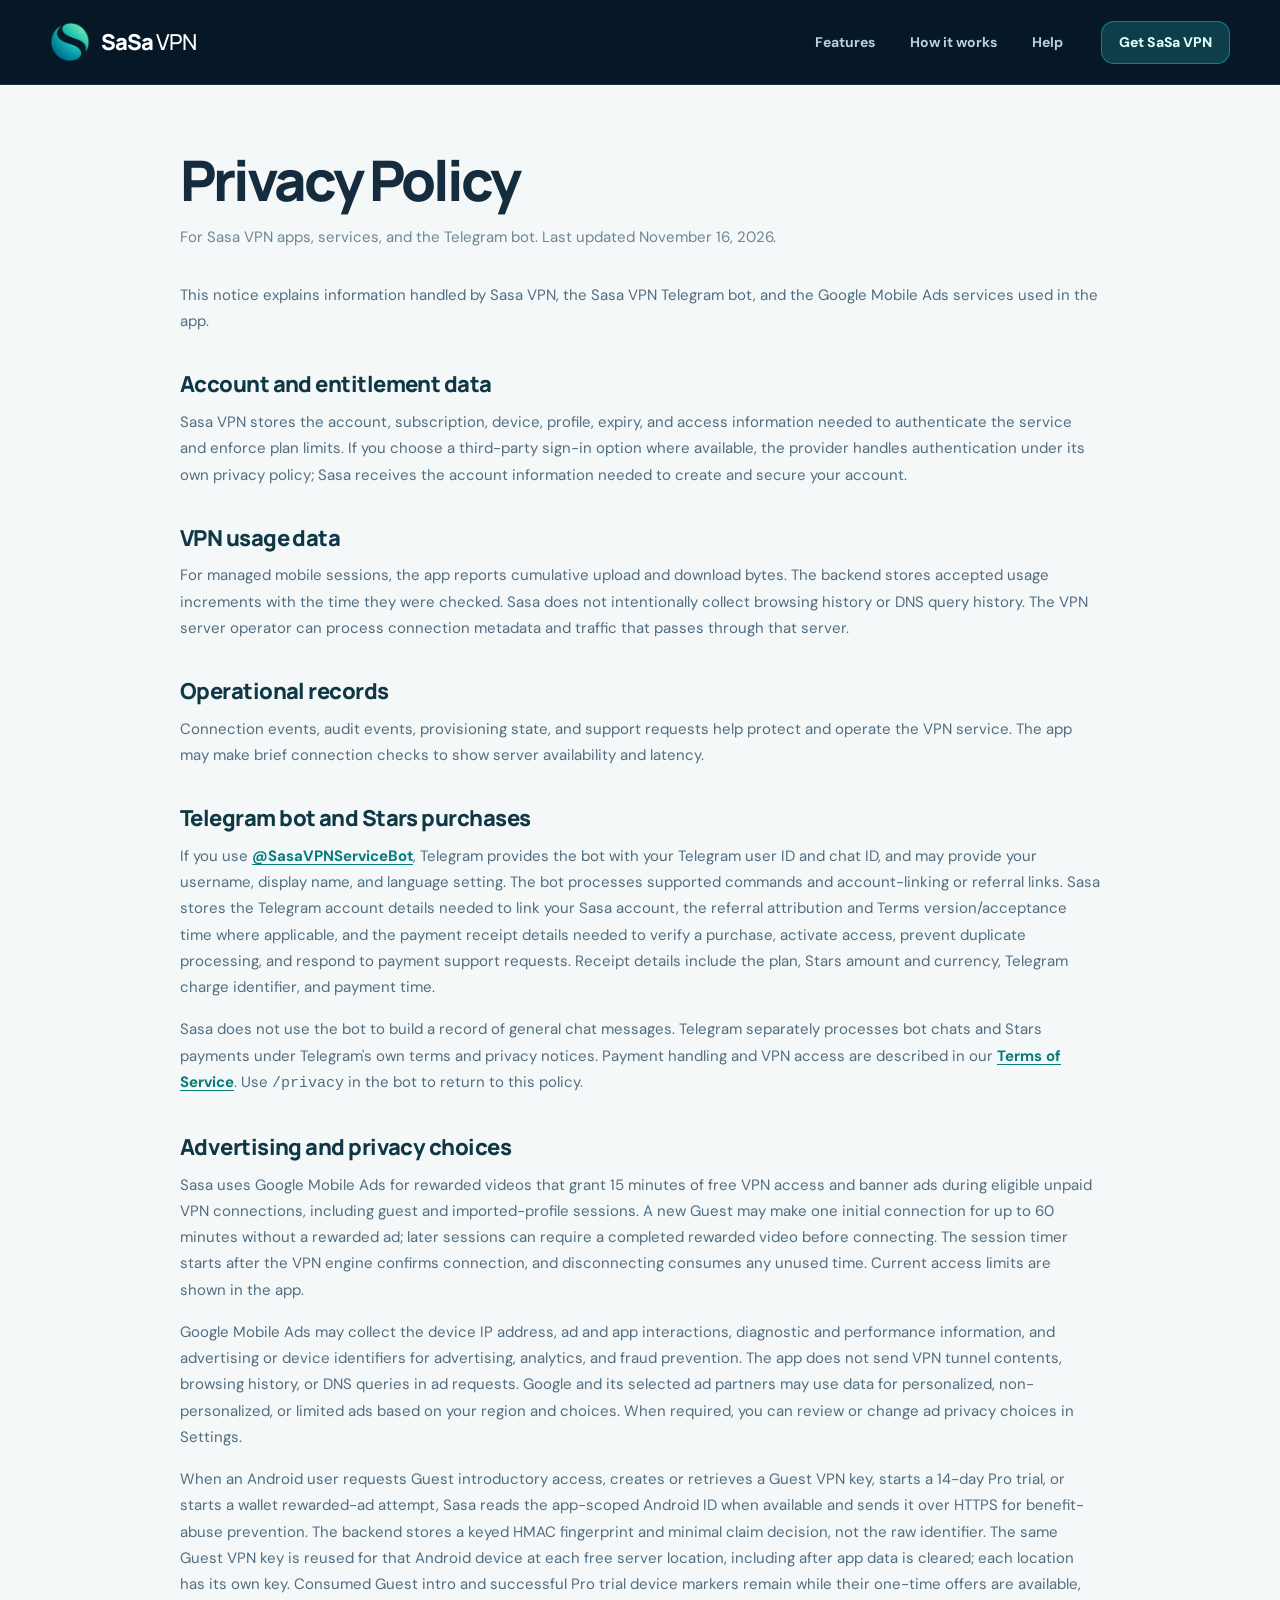
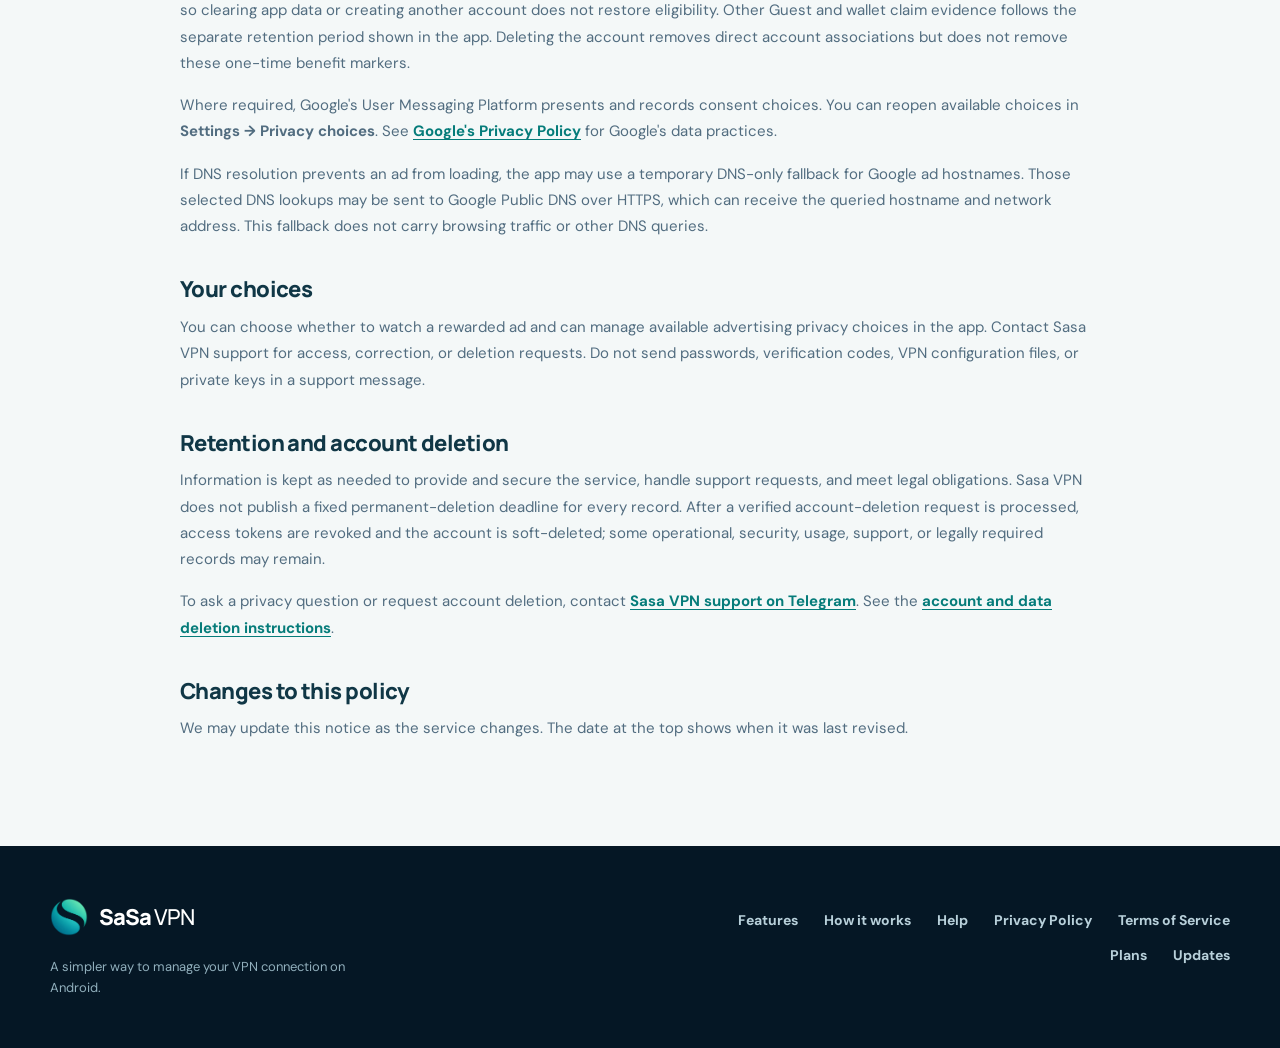
==== commit 006397e3: "Unify SaSa site header and footer across pages" ====
--- a/privacy-policy.html
+++ b/privacy-policy.html
@@ -17,15 +17,19 @@
   <meta name="twitter:card" content="summary">
   <meta name="twitter:title" content="Privacy Policy — Sasa VPN">
   <meta name="twitter:description" content="How Sasa VPN handles account information, VPN usage data, Telegram bot purchases, advertising, privacy choices, and deletion requests.">
-  <link rel="stylesheet" href="/legal-pages.css">
+  <link rel="stylesheet" href="/site.css?v=9330b80">
+  <link rel="stylesheet" href="/legal-pages.css?v=shared-20261125">
+  <script src="/site.js" defer></script>
 </head>
 <body>
-  <header class="header"><div class="shell nav">
-    <a href="/#home" class="brand" aria-label="SaSa VPN home"><span class="logo" aria-hidden="true"></span><span>SaSa VPN</span></a>
-    <nav id="navigation" class="navlinks" aria-label="Main navigation"><a href="/#home" class="navlink">Home</a><a href="/#features" class="navlink">Features</a><a href="/#support" class="navlink">Support</a></nav>
-    <div class="header-right"><div class="language"><svg width="16" height="16" viewBox="0 0 24 24" fill="none" stroke="currentColor" stroke-width="1.8" aria-hidden="true"><circle cx="12" cy="12" r="9"/><path d="M3 12h18M12 3a15 15 0 0 1 0 18M12 3a15 15 0 0 0 0 18"/></svg>English</div><a class="btn primary sm" href="/#downloads">Get SaSa VPN</a><button class="menu-btn" id="menu-btn" aria-label="Toggle navigation" aria-controls="navigation" aria-expanded="false"><svg width="22" height="22" viewBox="0 0 24 24" fill="none" stroke="currentColor" stroke-width="2" aria-hidden="true"><path d="M3 6h18M3 12h18M3 18h18"/></svg></button></div>
+  <a class="skip-link" href="#main">Skip to content</a>
+  <header class="site-header"><div class="wrap header-inner">
+    <a class="brand" href="/#home" aria-label="SaSa VPN home"><img src="/assets/sasa-logo.png" width="40" height="40" alt=""><span>SaSa<span class="brand-light"> VPN</span></span></a>
+    <button class="menu-button" type="button" aria-controls="primary-nav" aria-expanded="false" aria-label="Open menu"><span></span><span></span><span></span></button>
+    <nav class="primary-nav" id="primary-nav" aria-label="Main navigation"><a href="/#features">Features</a><a href="/#how-it-works">How it works</a><a href="/#support">Help</a></nav>
+    <a class="button button-small header-cta" href="https://play.google.com/store/apps/details?id=com.sasa.vpn2" target="_blank" rel="noopener noreferrer">Get SaSa VPN</a>
   </div></header>
-  <main class="legal-main">
+  <main id="main" class="legal-main">
     <h1>Privacy Policy</h1>
     <p class="meta">For Sasa VPN apps, services, and the Telegram bot. Last updated November 16, 2026.</p>
     <p>This notice explains information handled by Sasa VPN, the Sasa VPN Telegram bot, and the Google Mobile Ads services used in the app.</p>
@@ -60,7 +64,6 @@
     <h2>Changes to this policy</h2>
     <p>We may update this notice as the service changes. The date at the top shows when it was last revised.</p>
   </main>
-  <footer class="footer"><div class="shell footer-row"><a href="/#home" class="brand" aria-label="SaSa VPN home"><span class="logo small" aria-hidden="true"></span>SaSa VPN</a><div class="footer-links"><a href="/#home">Home</a><a href="/#features">Features</a><a href="/#support">Support</a><a href="/privacy-policy.html">Privacy Policy</a><a href="/terms-of-service.html">Terms of Service</a></div><span class="footer-end">SaSa VPN · Android</span></div></footer>
-  <script>(function(){const menu=document.getElementById('navigation');const button=document.getElementById('menu-btn');function closeMenu(){menu.classList.remove('open');button.setAttribute('aria-expanded','false')}button.addEventListener('click',function(){const open=menu.classList.toggle('open');button.setAttribute('aria-expanded',String(open))});menu.addEventListener('click',function(event){if(event.target.closest('a'))closeMenu()});document.addEventListener('click',function(event){if(!menu.contains(event.target)&&!button.contains(event.target))closeMenu()})})();</script>
+  <footer class="site-footer"><div class="wrap footer-grid"><div><a class="brand" href="/#home"><img src="/assets/sasa-logo.png" width="38" height="38" alt=""><span>SaSa<span class="brand-light"> VPN</span></span></a><p>A simpler way to manage your VPN connection on Android.</p></div><nav aria-label="Footer navigation"><a href="/#features">Features</a><a href="/#how-it-works">How it works</a><a href="/#support">Help</a><a href="/privacy-policy.html">Privacy Policy</a><a href="/terms-of-service.html">Terms of Service</a><a href="https://t.me/SasaVPNServiceBot" target="_blank" rel="noopener noreferrer">Plans</a><a href="https://t.me/sasaupdates" target="_blank" rel="noopener noreferrer">Updates</a></nav></div></footer>
 </body>
 </html>
--- a/site.css
+++ b/site.css
@@ -0,0 +1,111 @@
+@import url('https://fonts.googleapis.com/css2?family=DM+Sans:wght@400;500;600;700&family=Manrope:wght@400;500;600;700;800&display=swap');
+
+:root{color-scheme:light;--navy:#061827;--navy-2:#092235;--navy-3:#12364b;--teal:#18d5c9;--teal-dark:#067c7a;--ink:#142c3d;--muted:#587082;--line:#d9e4e8;--paper:#f4f8f8;--white:#fff;font-family:'DM Sans',system-ui,-apple-system,BlinkMacSystemFont,'Segoe UI',sans-serif;font-size:16px;scroll-behavior:smooth}
+*{box-sizing:border-box}
+body{margin:0;color:var(--ink);background:var(--paper)}
+img{max-width:100%}
+a{color:inherit}
+button,input{font:inherit}
+button{cursor:pointer}
+button:focus-visible,a:focus-visible,input:focus-visible,summary:focus-visible{outline:3px solid var(--teal);outline-offset:4px}
+[hidden]{display:none!important}
+.wrap{width:min(1180px,calc(100% - 48px));margin-inline:auto}
+.skip-link{position:absolute;top:-80px;left:20px;z-index:100;padding:12px 18px;background:var(--teal);color:var(--navy);border-radius:12px;font-weight:700}
+.skip-link:focus{top:12px}
+.site-header{position:relative;z-index:10;background:var(--navy);color:#fff;border-bottom:1px solid rgba(140,211,215,.13)}
+.header-inner{min-height:84px;display:flex;align-items:center;gap:38px}
+.brand{display:inline-flex;align-items:center;gap:11px;text-decoration:none;color:#fff;font-family:Manrope,sans-serif;font-size:22px;font-weight:800;letter-spacing:-.05em;white-space:nowrap}
+.brand img{display:block;object-fit:contain}
+.brand-light{font-weight:500;letter-spacing:-.04em}
+.primary-nav{display:flex;align-items:center;gap:35px;margin-left:auto}
+.primary-nav a,.site-footer nav a{text-decoration:none;color:#b8d0da;font-size:14px;font-weight:700;transition:color .2s ease}
+.primary-nav a:hover,.site-footer nav a:hover{color:var(--teal)}
+.button{display:inline-flex;justify-content:center;align-items:center;min-height:54px;padding:14px 25px;border:1px solid transparent;border-radius:13px;text-decoration:none;font-size:14px;font-weight:800;letter-spacing:.005em;white-space:nowrap;transition:background .2s ease,border-color .2s ease,transform .2s ease,color .2s ease}
+.button:hover{transform:translateY(-2px)}
+.button-small{min-height:43px;padding:11px 17px;border-color:rgba(24,213,201,.45);background:#0d3e49;color:#e3fffc}
+.button-small:hover{background:#14535d}
+.button-primary{background:var(--teal);color:#06272e;box-shadow:0 12px 35px rgba(5,200,190,.15)}
+.button-primary:hover{background:#64e5dc}
+.button-secondary{background:transparent;color:#efffff;border-color:rgba(181,224,228,.34)}
+.button-secondary:hover{border-color:var(--teal);background:rgba(24,213,201,.07)}
+.menu-button{display:none}
+.hero{position:relative;overflow:hidden;background:radial-gradient(circle at 78% 42%,#124b59 0%,transparent 38%),linear-gradient(140deg,#061827 22%,#09283a 100%);color:#fff}
+.hero:before{content:'';position:absolute;inset:0;background-image:radial-gradient(circle,rgba(75,199,201,.26) 1px,transparent 1.5px);background-size:30px 30px;mask-image:linear-gradient(90deg,transparent 27%,#000 100%);opacity:.21;pointer-events:none}
+.hero-grid{min-height:660px;display:grid;grid-template-columns:1.05fr .95fr;align-items:center;gap:64px;padding-block:70px 82px;position:relative}
+.hero-copy{position:relative;z-index:2;padding-bottom:11px}
+.eyebrow{display:flex;align-items:center;gap:10px;margin:0 0 21px;color:var(--teal-dark);font-size:12px;font-weight:800;letter-spacing:.19em}
+.hero .eyebrow,.download-panel .eyebrow{color:#6ce9dd}
+.eyebrow-dot{display:inline-block;width:8px;height:8px;border-radius:50%;background:var(--teal);box-shadow:0 0 0 5px rgba(24,213,201,.15)}
+h1,h2,h3,p{margin-top:0}
+h1,h2,h3{font-family:Manrope,system-ui,sans-serif}
+h1{font-size:clamp(50px,5vw,78px);line-height:1.08;letter-spacing:-.065em;margin-bottom:24px}
+h1 span{color:var(--teal)}
+.hero-lead{max-width:555px;color:#b9cdd7;font-size:19px;line-height:1.7;margin-bottom:31px}
+.hero-actions{display:flex;gap:12px;flex-wrap:wrap}
+.hero-caption{max-width:555px;color:#a8c1cb;font-size:14px;line-height:1.65;margin:18px 0 31px}
+.hero-proof{display:flex;gap:18px;flex-wrap:wrap;color:#c5e1e4;font-size:14px;font-weight:700}
+.hero-proof span{display:flex;align-items:center;gap:8px}
+.hero-proof span:before{content:'✓';display:grid;place-items:center;width:17px;height:17px;border-radius:50%;background:rgba(24,213,201,.16);color:var(--teal);font-size:11px}
+.hero-visual{min-width:0;height:610px;position:relative;display:grid;place-items:center;isolation:isolate}
+.hero-visual:before{content:'';position:absolute;inset:50% auto auto 50%;width:470px;height:470px;border-radius:50%;transform:translate(-50%,-50%);background:radial-gradient(circle,rgba(24,213,201,.18),rgba(24,213,201,.045) 55%,transparent 70%);filter:blur(8px);pointer-events:none}
+.visual-orbit{position:absolute;left:50%;top:50%;border:1px solid rgba(63,218,209,.16);border-radius:50%;transform:translate(-50%,-50%);pointer-events:none}
+.orbit-one{width:410px;height:410px}.orbit-two{width:540px;height:540px;opacity:.6}
+.phone-frame{position:relative;z-index:2;width:278px;height:556px;padding:7px;background:#173c4d;border:3px solid #397986;border-radius:38px;box-shadow:0 38px 75px rgba(0,0,0,.42),0 0 55px rgba(24,213,201,.14)}
+.phone-screen{position:relative;height:100%;overflow:hidden;border-radius:29px;background:linear-gradient(160deg,#061c30,#071c2b 69%);padding:23px 17px 12px;text-align:center;color:#fff}
+.phone-screen:after{content:'';position:absolute;inset:110px -50px 90px;background:radial-gradient(circle,rgba(4,141,154,.13),transparent 64%);pointer-events:none}
+.phone-statusbar{display:flex;justify-content:space-between;color:#b9d2d9;font-size:10px;font-weight:700;padding-inline:4px}
+.phone-brand{display:flex;align-items:center;gap:6px;margin-top:35px;text-align:left;font-size:20px;letter-spacing:-.05em}
+.phone-map{height:120px;margin:14px -15px 0;opacity:.6;background:url('/assets/home-map.webp') center/contain no-repeat;mix-blend-mode:screen}
+.phone-connect{position:relative;z-index:1;display:grid;place-items:center;width:155px;height:155px;margin:-54px auto 11px;border:2px solid rgba(26,224,207,.6);border-radius:50%;background:radial-gradient(circle,rgba(6,179,170,.21) 0%,rgba(8,90,99,.28) 54%,rgba(7,79,91,.1) 70%);box-shadow:0 0 0 12px rgba(24,213,201,.07),0 0 42px rgba(24,213,201,.18)}
+.phone-connect span{display:grid;place-items:center;width:114px;height:114px;border:3px solid #32d7c9;border-radius:50%;background:#0f3443}
+.phone-connect i{display:block;width:33px;height:33px;border-radius:9px;background:var(--teal);box-shadow:0 0 18px rgba(24,213,201,.4)}
+.phone-state{position:relative;z-index:1;display:block;color:var(--teal);font-size:24px;letter-spacing:-.04em}
+.phone-server{position:relative;z-index:1;display:flex;align-items:center;gap:9px;margin-top:19px;padding:12px 11px;border:1px solid #23556c;border-radius:13px;background:#0e2a3c;text-align:left;font-size:12px;font-weight:800}
+.phone-server span{font-size:22px}.phone-server small{display:block;margin-top:2px;color:#9bbfc9;font-size:9px;font-weight:500}.phone-server b{margin-left:auto;font-size:22px;color:#cae1e3}
+.phone-tabs{position:absolute;left:0;right:0;bottom:0;display:flex;justify-content:space-around;padding:9px 9px 10px;border-top:1px solid rgba(85,142,160,.16);background:#0c2433;color:#85a9ba;font-size:20px}
+.phone-tabs span{line-height:1}.phone-tabs small{display:block;margin-top:4px;font-size:8px}.phone-tabs .selected{color:var(--teal)}
+.visual-note{position:absolute;left:0;right:0;bottom:-10px;margin:0;color:#a2c0c8;text-align:center;font-size:14px}
+.overview-strip{background:#0b2a3a;color:#fff}
+.strip-grid{display:grid;grid-template-columns:repeat(3,1fr)}
+.strip-grid>div{display:flex;align-items:center;gap:17px;min-height:105px;padding:16px 30px;border-right:1px solid rgba(153,204,210,.16)}
+.strip-grid>div:first-child{padding-left:0}.strip-grid>div:last-child{border-right:0}
+.strip-grid em{color:#2ce1d2;font-family:Manrope,sans-serif;font-size:25px;font-weight:800;font-style:normal;letter-spacing:-.07em}
+.strip-grid p{margin:0}.strip-grid strong,.strip-grid small{display:block}.strip-grid strong{font-size:15px}.strip-grid small{margin-top:4px;color:#aac4cc;font-size:14px}
+.section{padding-block:108px;scroll-margin-top:25px}
+.section-heading{max-width:760px;margin-bottom:43px}
+h2{font-size:clamp(36px,4vw,56px);line-height:1.13;letter-spacing:-.055em;margin-bottom:16px}
+h2 span{color:#078e8a}
+.section-heading>p:last-child,.flow-grid>div>p:not(.eyebrow){max-width:600px;color:var(--muted);font-size:17px;line-height:1.7}
+.feature-grid{display:grid;grid-template-columns:repeat(3,1fr);gap:16px}
+.feature-card{min-height:230px;padding:30px;border:1px solid var(--line);border-radius:18px;background:#fff;box-shadow:0 12px 35px rgba(25,58,67,.035)}
+.feature-card h3{font-size:20px;letter-spacing:-.035em;margin:20px 0 9px}.feature-card p{margin:0;color:var(--muted);font-size:14px;line-height:1.7}
+.feature-symbol{display:grid;place-items:center;width:43px;height:43px;border-radius:12px;background:#ddf8f4;color:#098c86;font-size:24px;font-weight:700}
+.feature-main{grid-column:span 2;display:grid;grid-template-columns:1fr 180px;gap:0 25px;background:linear-gradient(130deg,#0d3444,#082436);color:#fff;border-color:#0e4450}
+.feature-main .feature-symbol{grid-column:1;grid-row:1}.feature-main>div:not(.state-stack){grid-column:1;grid-row:2}.feature-main p{color:#add0d5;max-width:380px}
+.feature-main h3{margin-top:12px}.state-stack{grid-column:2;grid-row:1/3;display:flex;flex-direction:column;justify-content:center;gap:9px}
+.state-stack span{padding:12px 13px;border:1px solid rgba(147,210,211,.18);border-radius:10px;color:#89aeb8;font-size:12px;font-weight:700}
+.state-stack .current{border-color:rgba(41,224,211,.55);background:rgba(24,213,201,.15);color:#79f2e5}
+.flow-section{background:#eaf2f2}.flow-grid{display:grid;grid-template-columns:1fr 1fr;gap:95px;align-items:center}
+.flow-grid h2{max-width:520px}.flow-grid>div>p:not(.eyebrow){margin-bottom:25px}
+.text-link{color:#047f7a;font-weight:800;text-decoration:none;border-bottom:2px solid #38c9be;padding-bottom:4px}.text-link:hover{color:#034f56}
+.flow-list{list-style:none;padding:0;margin:0}.flow-list li{display:flex;gap:18px;padding:22px 0;border-bottom:1px solid #ccdcdf}.flow-list li:first-child{border-top:1px solid #ccdcdf}
+.flow-list li>span{flex:none;display:grid;place-items:center;width:44px;height:44px;border-radius:12px;background:#d3f5ef;color:#078d88;font-family:Manrope,sans-serif;font-size:19px;font-weight:800}
+.flow-list h3{font-size:17px;letter-spacing:-.025em;margin:1px 0 5px}.flow-list p{font-size:14px;color:var(--muted);line-height:1.6;margin:0}
+.download-section{padding-block:74px;background:var(--navy)}
+.download-panel{display:flex;justify-content:space-between;align-items:center;gap:40px;padding:55px 65px;border:1px solid rgba(115,212,211,.27);border-radius:24px;background:radial-gradient(circle at 86% 4%,rgba(25,180,175,.25),transparent 40%),linear-gradient(120deg,#0d3444,#0a2636);color:#fff}
+.download-panel h2{margin-bottom:10px}.download-panel p:not(.eyebrow){color:#c2d9de;font-size:16px;line-height:1.65;margin-bottom:16px}.download-panel small{color:#8cabb6;font-size:12px}.download-panel .button{flex:none}
+.support-layout{display:grid;grid-template-columns:1.5fr .7fr;gap:22px;align-items:start}
+.faq-panel,.support-card{border:1px solid var(--line);border-radius:18px;background:#fff;padding:30px}
+.faq-panel label{display:block;margin-bottom:12px;font-size:13px;font-weight:800}.faq-panel input{width:100%;height:50px;padding:0 16px;border:1px solid #bfced3;border-radius:10px;background:#f8fbfb;color:var(--ink)}.faq-panel input::placeholder{color:#7893a0}
+.faq-list{margin-top:22px}.faq-list details{border-top:1px solid var(--line)}.faq-list details:last-child{border-bottom:1px solid var(--line)}
+.faq-list summary{position:relative;list-style:none;cursor:pointer;padding:19px 28px 19px 0;font-weight:800;font-size:15px}.faq-list summary::-webkit-details-marker{display:none}.faq-list summary:after{content:'+';position:absolute;right:2px;top:14px;color:#078d88;font-size:24px;font-weight:500}.faq-list details[open] summary:after{content:'−'}
+.faq-list details p{color:var(--muted);font-size:14px;line-height:1.7;margin:0 30px 20px 0}
+#no-results{padding:20px 0;color:var(--muted)}
+.support-card{min-height:340px;background:#0e3444;border-color:#0e3444;color:#fff}
+.support-mark{display:grid;place-items:center;width:47px;height:47px;margin-bottom:31px;border-radius:12px;background:rgba(24,213,201,.18);color:var(--teal);font-size:27px;font-weight:800}
+.support-card h3{font-size:25px;letter-spacing:-.04em;margin-bottom:10px}.support-card p{color:#b3d0d7;font-size:14px;line-height:1.7;margin-bottom:23px}.support-card .button{width:100%}.support-card small{display:block;margin-top:16px;color:#88acb7;text-align:center}
+.site-footer{padding-block:52px;background:#051725;color:#fff}.footer-grid{display:flex;justify-content:space-between;gap:60px}.footer-grid p{max-width:330px;margin:16px 0 0;color:#91afbc;font-size:13px;line-height:1.6}.site-footer nav{display:flex;flex-wrap:wrap;align-content:flex-start;justify-content:flex-end;gap:17px 26px;max-width:500px;padding-top:13px}
+@media(max-width:1050px){.hero-grid{gap:20px}.hero-proof{gap:10px}.flow-grid{gap:40px}}
+@media(max-width:800px){.header-inner{min-height:73px}.menu-button{display:flex;flex-direction:column;justify-content:center;gap:5px;width:42px;height:42px;padding:10px;margin-left:auto;border:1px solid rgba(153,210,215,.3);border-radius:10px;background:transparent}.menu-button span{display:block;height:2px;width:100%;background:#e1f8f5;border-radius:2px}.primary-nav{display:none;position:absolute;top:73px;left:0;right:0;flex-direction:column;align-items:stretch;gap:0;margin:0;padding:13px 24px 22px;border-bottom:1px solid rgba(153,210,215,.25);background:var(--navy)}.primary-nav.is-open{display:flex}.primary-nav a{padding:13px 8px}.header-cta{margin-left:0}.hero-grid{grid-template-columns:1fr;padding-block:77px 70px}.hero-copy{max-width:650px}.hero-visual{height:600px}.feature-grid{grid-template-columns:repeat(2,1fr)}.feature-main{grid-column:span 2}.flow-grid{grid-template-columns:1fr;gap:22px}.download-panel{padding:45px;align-items:flex-start;flex-direction:column}.support-layout{grid-template-columns:1fr}.support-card{min-height:auto}}
+@media(max-width:580px){.wrap{width:min(100% - 32px,460px)}.header-inner{gap:12px}.brand{font-size:20px}.brand img{width:36px;height:36px}.header-cta{display:none}.hero-grid{padding-block:65px 50px}.hero h1{font-size:clamp(43px,12vw,58px)}.hero-lead{font-size:17px}.hero-actions{display:grid;grid-template-columns:1fr}.hero-actions .button{width:100%}.hero-caption{font-size:14px}.hero-proof{gap:9px 15px}.hero-visual{height:570px;margin-inline:-16px}.phone-frame{transform:scale(.9)}.orbit-one{width:310px;height:310px}.orbit-two{width:410px;height:410px}.visual-note{bottom:-1px}.strip-grid{grid-template-columns:1fr}.strip-grid>div,.strip-grid>div:first-child{min-height:70px;padding:13px 0;border-right:0;border-bottom:1px solid rgba(153,204,210,.16)}.strip-grid>div:last-child{border-bottom:0}.section{padding-block:76px}.section-heading{margin-bottom:28px}.section-heading>p:last-child,.flow-grid>div>p:not(.eyebrow){font-size:16px}.feature-grid{grid-template-columns:1fr}.feature-main{grid-column:auto;grid-template-columns:1fr}.feature-main .feature-symbol,.feature-main>div:not(.state-stack),.state-stack{grid-column:auto;grid-row:auto}.state-stack{margin-top:18px}.feature-card{min-height:auto;padding:24px}.feature-card h3{margin-top:17px}.download-section{padding-block:42px}.download-panel{padding:32px 25px;gap:27px}.download-panel .button{width:100%}.faq-panel,.support-card{padding:22px}.footer-grid{flex-direction:column;gap:29px}.site-footer nav{justify-content:flex-start;padding-top:0}.site-footer{padding-block:42px}}
+@media(prefers-reduced-motion:reduce){:root{scroll-behavior:auto}*,*:before,*:after{animation-duration:.01ms!important;transition-duration:.01ms!important}}
--- a/legal-pages.css
+++ b/legal-pages.css
@@ -1,35 +1,9 @@
-:root{--ink:#071e32;--muted:#61758a;--teal:#009d98;--mint:#00c7ac;--deep:#087e79;--line:#dbeaed;--shadow:0 16px 48px rgba(20,79,94,.07);--page-width:1200px;color-scheme:light;font-family:Inter,ui-sans-serif,system-ui,-apple-system,BlinkMacSystemFont,"Segoe UI",sans-serif;color:var(--ink);background:#fafdff;font-synthesis:none;text-rendering:optimizeLegibility;-webkit-font-smoothing:antialiased}
-*{box-sizing:border-box}
-body{margin:0;background:#fafdff;line-height:1.7}
-a{color:inherit;text-decoration:none}button{font:inherit;cursor:pointer}button:focus-visible,a:focus-visible{outline:3px solid #00a99e;outline-offset:4px}
-.shell{max-width:var(--page-width);margin:auto;padding-left:26px;padding-right:26px}
-.header{position:sticky;top:0;z-index:100;background:rgba(251,254,255,.93);backdrop-filter:blur(18px);border-bottom:1px solid rgba(207,235,236,.7)}
-.nav{min-height:83px;display:flex;align-items:center;justify-content:space-between;gap:22px}
-.brand{display:flex;align-items:center;gap:11px;font-weight:850;font-size:24px;letter-spacing:-1.2px;white-space:nowrap}
-.logo{width:38px;height:38px;display:inline-block;flex:none;background:url("/assets/sasa-logo.png") center/contain no-repeat;filter:drop-shadow(0 3px 3px rgba(0,103,111,.12))}.logo.small{width:25px;height:25px}
-.navlinks{display:flex;align-items:center;gap:39px;margin-left:60px}
-.navlink{color:#354a61;font-size:14px;font-weight:600;position:relative;padding:30px 0}
-.navlink:hover{color:var(--deep)}
-.header-right{display:flex;align-items:center;gap:16px}.language{display:flex;align-items:center;gap:7px;font-size:12px;font-weight:650;color:#496377}
-.menu-btn{display:none;background:#e6f7f7;border:0;border-radius:12px;padding:10px;color:var(--ink)}
-.btn{border:1px solid transparent;display:inline-flex;align-items:center;justify-content:center;gap:10px;min-height:44px;padding:12px 22px;border-radius:11px;font-size:13px;font-weight:800;transition:transform .15s,box-shadow .15s,background .15s;white-space:nowrap}
-.btn:hover{transform:translateY(-2px)}.btn.primary{color:white;background:linear-gradient(110deg,#00cbb0 0%,#008e84 100%);box-shadow:0 7px 20px rgba(0,155,145,.16)}.btn.primary:hover{box-shadow:0 10px 26px rgba(0,155,145,.24)}.btn.sm{min-height:42px;padding:10px 21px}.arr{font-size:19px;line-height:0}
-.legal-main{max-width:960px;margin:0 auto;padding:54px 26px 72px}
-.legal-main h1,.legal-main h2,.legal-main p{margin-top:0}
-.legal-main h1{font-size:clamp(38px,5.2vw,58px);letter-spacing:-3px;line-height:1.1;margin-bottom:12px;font-weight:850}
-.legal-main h2{font-size:22px;letter-spacing:-.55px;line-height:1.3;margin:34px 0 9px;font-weight:780}
-.legal-main p,.legal-main li{color:#526d80;line-height:1.7;font-size:15px}
-.legal-main a:not(.btn){color:var(--deep);font-weight:650;text-decoration:underline;text-underline-offset:3px}
-.meta{font-size:15px!important;color:#7c93a8!important;margin-bottom:30px!important}
-.links{display:flex;gap:22px;flex-wrap:wrap;margin-top:34px;padding-top:22px;border-top:1px solid #e5f2f2}
-.footer{border-top:1px solid #e5f2f2;background:#f9fdfd;padding:26px 0}.footer-row{display:flex;align-items:center;justify-content:space-between;gap:20px}.footer .brand{font-size:17px}.footer-links{display:flex;gap:22px;align-items:center}.footer-links a{font-size:11px;color:#61768b}.footer-links a:hover{text-decoration:underline}.footer-end{font-size:11px;color:#8da2af}
-@media(max-width:1000px){.navlinks{margin-left:10px;gap:24px}.header-right{gap:7px}}
-@media(max-width:760px){.shell{padding:0 18px}.nav{min-height:70px}.brand{font-size:21px}.navlinks{display:none;position:absolute;left:12px;right:12px;top:66px;padding:8px 16px;flex-direction:column;align-items:stretch;gap:0;margin:0;background:white;border:1px solid #e2efef;border-radius:13px;box-shadow:var(--shadow)}.navlinks.open{display:flex}.navlink{padding:14px 8px}.menu-btn{display:grid;place-items:center}.language{display:none}.header-right .btn{padding:10px 12px;font-size:11px;min-height:37px}.legal-main{padding:38px 22px 56px}.legal-main h1{letter-spacing:-2.2px}.legal-main h2{margin-top:28px}.footer-row{align-items:flex-start;flex-wrap:wrap}.footer-links{gap:14px;flex-wrap:wrap}.footer-end{width:100%}}
-@media(prefers-reduced-motion:reduce){*{transition:none!important}}
-.header{background:#061827;border-bottom:1px solid rgba(140,211,215,.15)}
-.header .brand{color:#fff}.navlink{color:#b8d0da}.navlink:hover{color:#18d5c9}.language{color:#a4c1cb}
-.btn.primary{background:#18d5c9;color:#06272e;box-shadow:none}.btn.primary:hover{background:#64e5dc;box-shadow:none}
-.menu-btn{background:#0d3e49;color:#d8fbf8}
-.legal-main h1{color:#102e3c}.legal-main h2{color:#103746}
-.footer{background:#051725;border-top:1px solid rgba(140,211,215,.15)}.footer .brand{color:#fff}.footer-links a,.footer-end{color:#9cb8c2}.footer-links a:hover{color:#18d5c9}
-@media(max-width:760px){.navlinks{background:#092235;border-color:#24505b}}
+.legal-main{width:min(920px,calc(100% - 48px));margin-inline:auto;padding-block:64px 88px}
+.legal-main h1{margin-bottom:12px;color:var(--ink);font-size:clamp(38px,5vw,56px);font-weight:800;letter-spacing:-.055em;line-height:1.12}
+.legal-main h2{margin:36px 0 10px;color:#103746;font-size:22px;font-weight:800;letter-spacing:-.025em;line-height:1.3}
+.legal-main p,.legal-main li{color:#526d80;font-size:15px;line-height:1.75}
+.legal-main p{margin-bottom:16px}
+.legal-main .meta{margin-bottom:32px;color:#6d8695}
+.legal-main a{color:var(--teal-dark);font-weight:700;text-decoration:underline;text-underline-offset:3px}
+.legal-main code{overflow-wrap:anywhere}
+@media(max-width:580px){.legal-main{width:min(100% - 32px,460px);padding-block:42px 64px}.legal-main h2{margin-top:30px}}
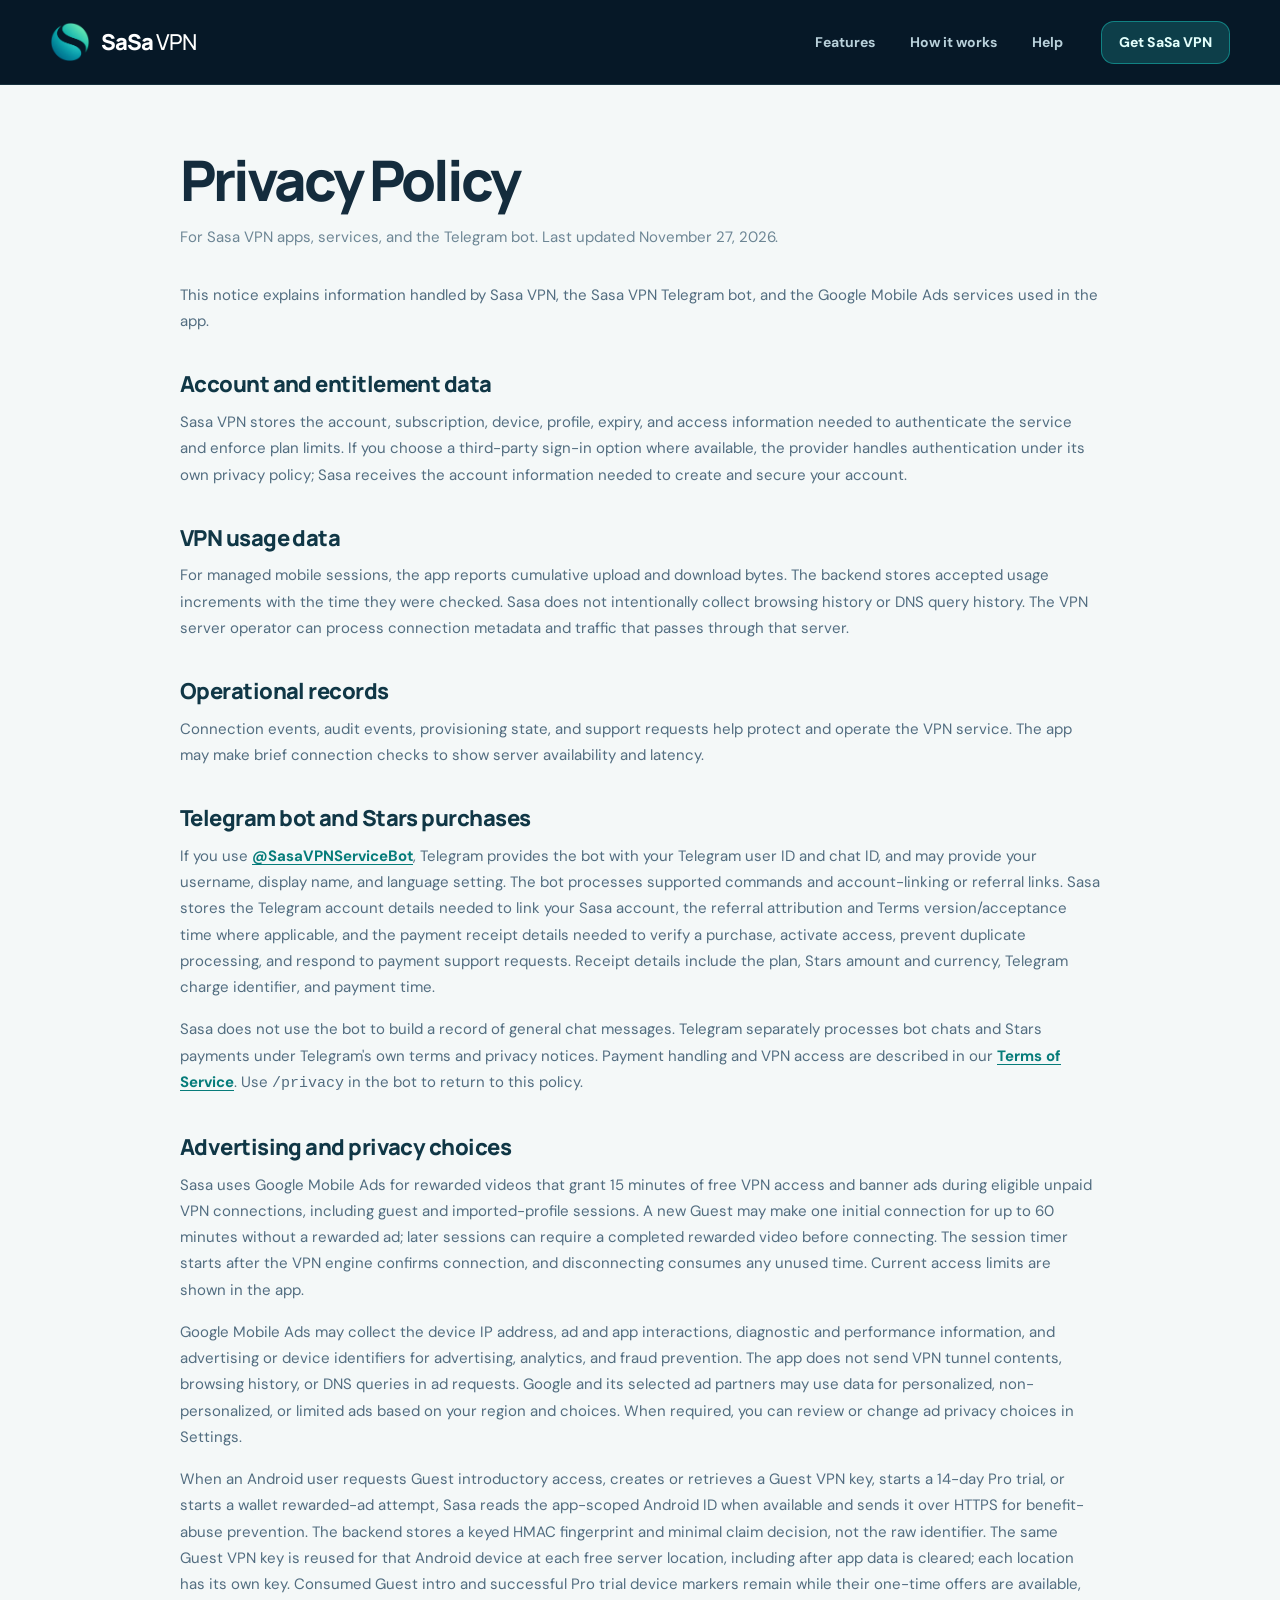
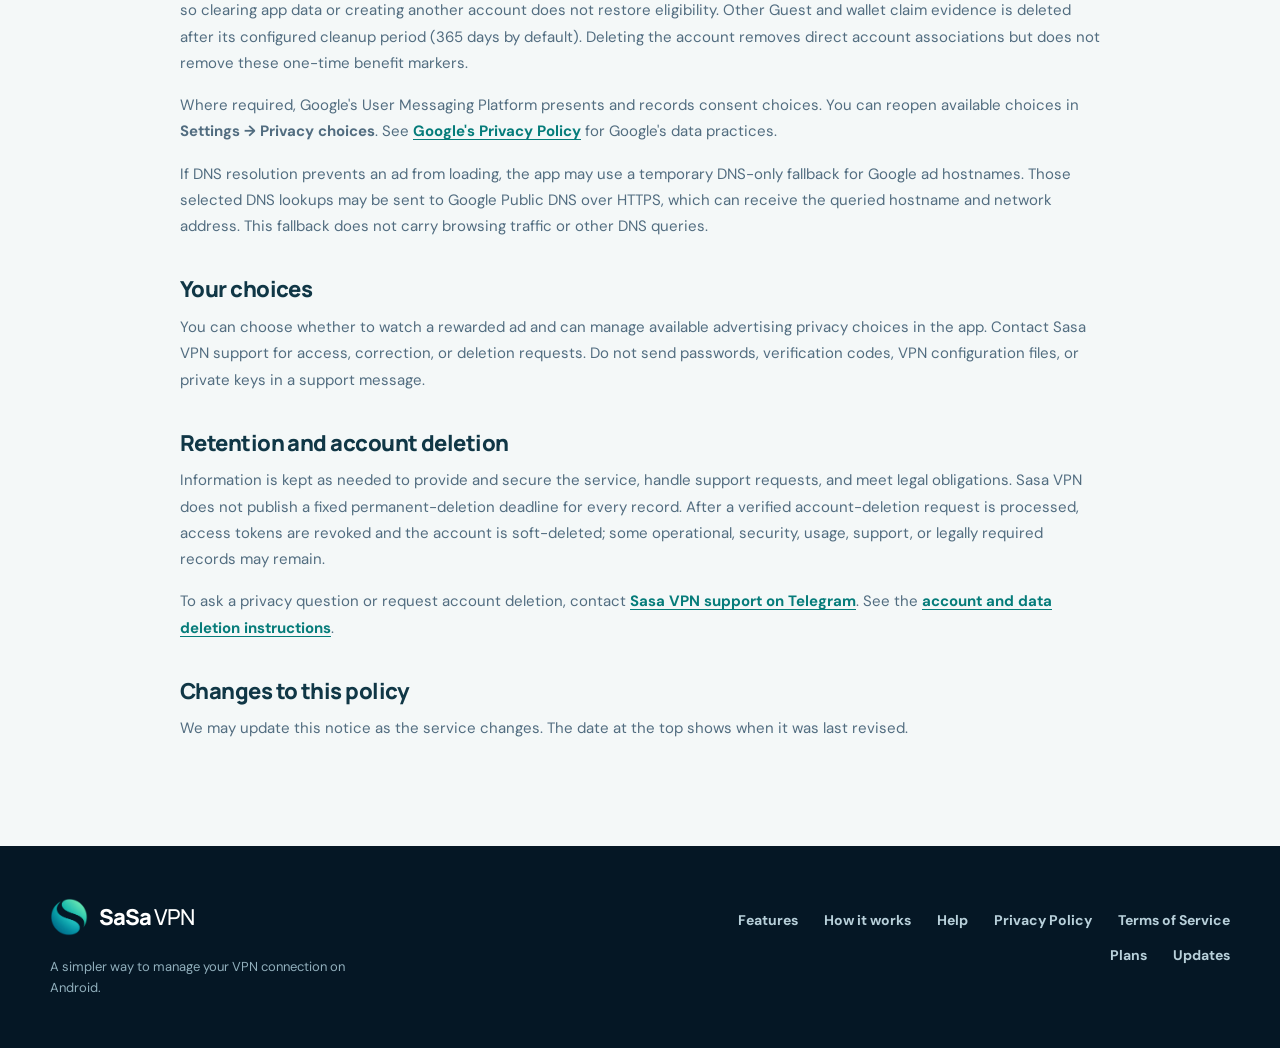
==== commit 66985785: "Clarify VPN claim retention in privacy policy" ====
--- a/privacy-policy.html
+++ b/privacy-policy.html
@@ -31,7 +31,7 @@
   </div></header>
   <main id="main" class="legal-main">
     <h1>Privacy Policy</h1>
-    <p class="meta">For Sasa VPN apps, services, and the Telegram bot. Last updated November 16, 2026.</p>
+    <p class="meta">For Sasa VPN apps, services, and the Telegram bot. Last updated November 27, 2026.</p>
     <p>This notice explains information handled by Sasa VPN, the Sasa VPN Telegram bot, and the Google Mobile Ads services used in the app.</p>
 
     <h2>Account and entitlement data</h2>
@@ -50,7 +50,7 @@
     <h2>Advertising and privacy choices</h2>
     <p>Sasa uses Google Mobile Ads for rewarded videos that grant 15 minutes of free VPN access and banner ads during eligible unpaid VPN connections, including guest and imported-profile sessions. A new Guest may make one initial connection for up to 60 minutes without a rewarded ad; later sessions can require a completed rewarded video before connecting. The session timer starts after the VPN engine confirms connection, and disconnecting consumes any unused time. Current access limits are shown in the app.</p>
     <p>Google Mobile Ads may collect the device IP address, ad and app interactions, diagnostic and performance information, and advertising or device identifiers for advertising, analytics, and fraud prevention. The app does not send VPN tunnel contents, browsing history, or DNS queries in ad requests. Google and its selected ad partners may use data for personalized, non-personalized, or limited ads based on your region and choices. When required, you can review or change ad privacy choices in Settings.</p>
-    <p>When an Android user requests Guest introductory access, creates or retrieves a Guest VPN key, starts a 14-day Pro trial, or starts a wallet rewarded-ad attempt, Sasa reads the app-scoped Android ID when available and sends it over HTTPS for benefit-abuse prevention. The backend stores a keyed HMAC fingerprint and minimal claim decision, not the raw identifier. The same Guest VPN key is reused for that Android device at each free server location, including after app data is cleared; each location has its own key. Consumed Guest intro and successful Pro trial device markers remain while their one-time offers are available, so clearing app data or creating another account does not restore eligibility. Other Guest and wallet claim evidence follows the separate retention period shown in the app. Deleting the account removes direct account associations but does not remove these one-time benefit markers.</p>
+    <p>When an Android user requests Guest introductory access, creates or retrieves a Guest VPN key, starts a 14-day Pro trial, or starts a wallet rewarded-ad attempt, Sasa reads the app-scoped Android ID when available and sends it over HTTPS for benefit-abuse prevention. The backend stores a keyed HMAC fingerprint and minimal claim decision, not the raw identifier. The same Guest VPN key is reused for that Android device at each free server location, including after app data is cleared; each location has its own key. Consumed Guest intro and successful Pro trial device markers remain while their one-time offers are available, so clearing app data or creating another account does not restore eligibility. Other Guest and wallet claim evidence is deleted after its configured cleanup period (365 days by default). Deleting the account removes direct account associations but does not remove these one-time benefit markers.</p>
     <p>Where required, Google's User Messaging Platform presents and records consent choices. You can reopen available choices in <strong>Settings → Privacy choices</strong>. See <a href="https://policies.google.com/privacy" rel="noopener noreferrer">Google's Privacy Policy</a> for Google's data practices.</p>
     <p>If DNS resolution prevents an ad from loading, the app may use a temporary DNS-only fallback for Google ad hostnames. Those selected DNS lookups may be sent to Google Public DNS over HTTPS, which can receive the queried hostname and network address. This fallback does not carry browsing traffic or other DNS queries.</p>
 
